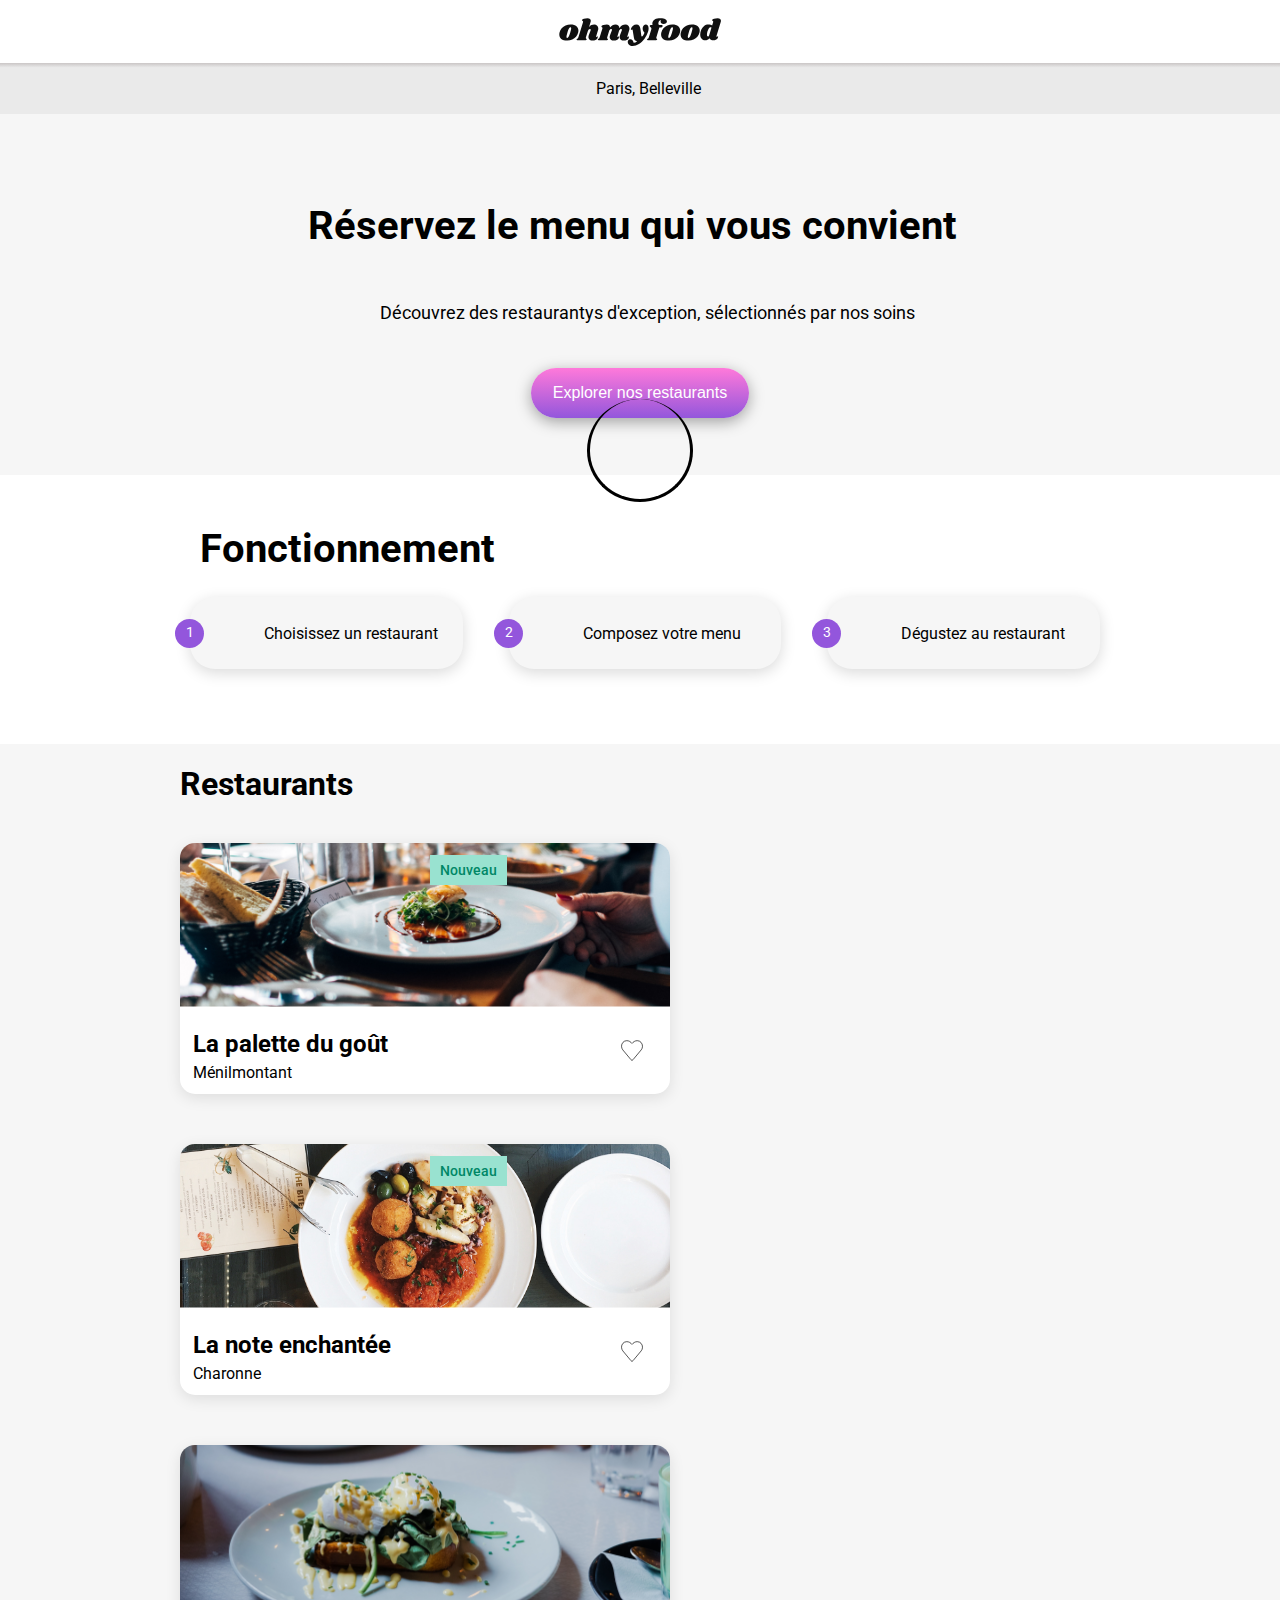
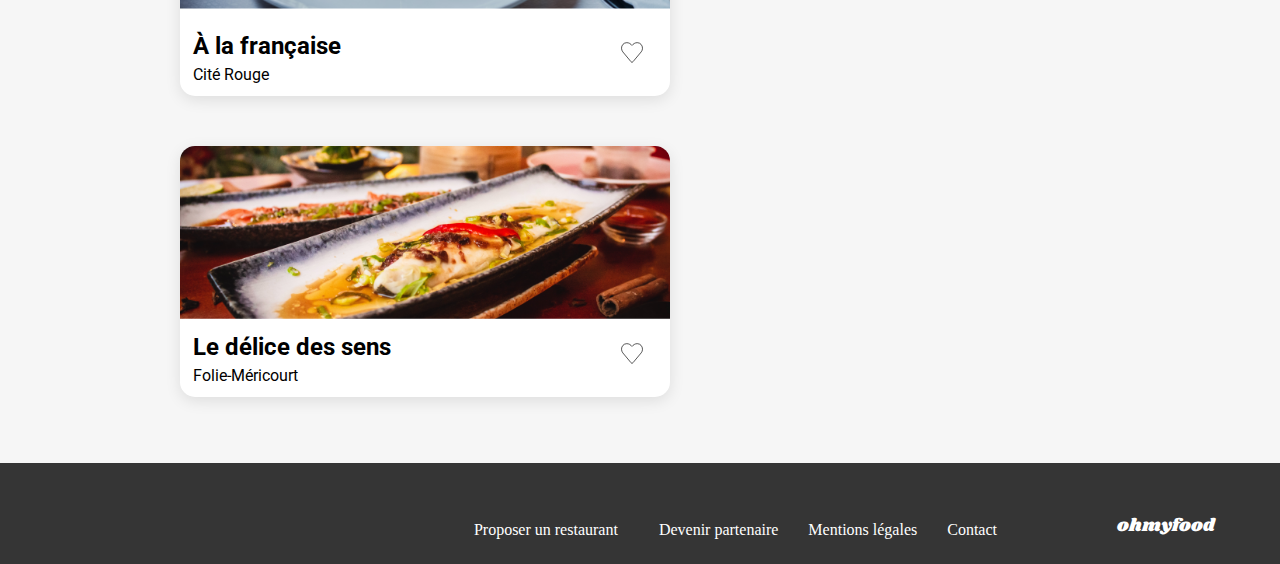
==== index.html @ 9a388e34 "footer desktop + refacto css footer" ====
<!DOCTYPE html>
<html lang="en">
    <head>
        <meta charset="UTF-8" />
        <meta name="viewport" content="width=device-width, initial-scale=1.0" />
        <link
            rel="stylesheet"
            href="https://cdnjs.cloudflare.com/ajax/libs/font-awesome/6.2.1/css/all.min.css"
            integrity="sha512-MV7K8+y+gLIBoVD59lQIYicR65iaqukzvf/nwasF0nqhPay5w/9lJmVM2hMDcnK1OnMGCdVK+iQrJ7lzPJQd1w=="
            crossorigin="anonymous"
            referrerpolicy="no-referrer"
        />
        <link
            href="https://fonts.googleapis.com/css2?family=Roboto:wght@300;500;700&family=Shrikhand&display=swap"
            rel="stylesheet"
        />
        <link href="https://fonts.googleapis.com/css2?family=Shrikhand&display=swap" rel="stylesheet" />
        <link rel="stylesheet" href="./sass/main.css" />

        <title>ohmyfood</title>
    </head>
    <body>
        <div class="spinner-container">
            <div class="spinner-container__spinner"></div>
        </div>
        <div class="body">
            <header class="header">
                <div class="header__logo">
                    <img src="images-text/images/logo/ohmyfood@2x.svg" alt="logo ohmyfood" />
                </div>

                <div class="location">
                    <i class="fa-solid fa-location-dot"></i>
                    <p>Paris, Belleville</p>
                </div>
            </header>

            <main class="main">
                <section class="book">
                    <h1 class="mainTitle">Réservez le menu qui vous convient</h1>
                    <p>Découvrez des restaurantys d'exception, sélectionnés par nos soins</p>
                    <button class="mainButton">Explorer nos restaurants</button>
                </section>

                <section class="info">
                    <h1 class="mainTitle">Fonctionnement</h1>
                    <ul class="info__container">
                        <li class="info__list">
                            <span class="circle">1</span>
                            <div class="info__list__text">
                                <i class="fa-solid fa-mobile-screen-button"></i>
                                <p>Choisissez un restaurant</p>
                            </div>
                        </li>
                        <li class="info__list">
                            <span class="circle">2</span>
                            <div class="info__list__text">
                                <i class="fa-solid fa-list-ul"></i>
                                <p>Composez votre menu</p>
                            </div>
                        </li>
                        <li class="info__list">
                            <span class="circle">3</span>
                            <div class="info__list__text">
                                <i class="fa-solid fa-store"></i>
                                <p>Dégustez au restaurant</p>
                            </div>
                        </li>
                    </ul>
                </section>

                <section class="restaurants">
                    <h1 class="mainTitile">Restaurants</h1>
                    <div class="card-container">
                        <article class="card">
                            <div class="card__image">
                                <img
                                    class="card__image-horizontal"
                                    src="images-text/images/restaurants/jay-wennington-N_Y88TWmGwA-unsplash.jpg"
                                    alt="photo restaurant La palette du goût"
                                />
                                <span class="card__new">Nouveau</span>
                            </div>
                            <div class="card__info-container">
                                <div class="card__info">
                                    <h2>La palette du goût</h2>
                                    <p>Ménilmontant</p>
                                </div>
                                <button class="card__icon">
                                    <svg
                                        width="22px"
                                        height="21px"
                                        class="card__like"
                                        viewBox="0 -1 32 32"
                                        version="1.1"
                                        fill="transparant"
                                        stroke="black"
                                    >
                                        <defs>
                                            <linearGradient id="gradient" x1="0%" y1="0%" x2="0%" y2="100%">
                                                <stop offset="0%" style="stop-color: #9356dc" />
                                                <stop offset="100%" style="stop-color: #ff79da">
                                                    <animate
                                                        class="animation"
                                                        dur="2s"
                                                        attributeName="offset"
                                                        by="-1"
                                                    />
                                                </stop>
                                            </linearGradient>
                                        </defs>
                                        <g class="SVGRepo_bgCarrier" stroke-width="0" />

                                        <g
                                            class="SVGRepo_tracerCarrier"
                                            stroke-linecap="round"
                                            stroke-linejoin="round"
                                        />

                                        <g class="SVGRepo_iconCarrier">
                                            <title>heart-like</title>
                                            <desc>Created with Sketch Beta.</desc>
                                            <defs></defs>
                                            <g
                                                class="Page-1"
                                                stroke="none"
                                                stroke-width="1"
                                                fill="none"
                                                fill-rule="evenodd"
                                            >
                                                <g
                                                    class="Icon-Set-Filled"
                                                    transform="translate(-102.000000, -882.000000)"
                                                    fill="none"
                                                >
                                                    <path
                                                        fill="transparent"
                                                        stroke="black"
                                                        d="M126,882 C122.667,882 119.982,883.842 117.969,886.235 C116.013,883.76 113.333,882 110,882 C105.306,882 102,886.036 102,890.438 C102,892.799 102.967,894.499 104.026,896.097 L116.459,911.003 C117.854,912.312 118.118,912.312 119.513,911.003 L131.974,896.097 C133.22,894.499 134,892.799 134,890.438 C134,886.036 130.694,882 126,882"
                                                        class="heart-like"
                                                    ></path>
                                                </g>
                                            </g>
                                        </g>
                                    </svg>
                                </button>
                            </div>
                        </article>

                        <article class="card">
                            <div class="card__image">
                                <img
                                    class="card__image-vertical"
                                    src="images-text/images/restaurants/stil-u2Lp8tXIcjw-unsplash.jpg"
                                    alt="photo restaurant La note enchantée"
                                />
                                <span class="card__new">Nouveau</span>
                            </div>
                            <div class="card__info-container">
                                <div class="card__info">
                                    <h2>La note enchantée</h2>
                                    <p>Charonne</p>
                                </div>
                                <button class="card__icon">
                                    <svg
                                        width="22px"
                                        height="21px"
                                        class="card__like"
                                        viewBox="0 -1 32 32"
                                        version="1.1"
                                        fill="transparant"
                                        stroke="black"
                                    >
                                        <g class="SVGRepo_bgCarrier" stroke-width="0" />

                                        <g
                                            class="SVGRepo_tracerCarrier"
                                            stroke-linecap="round"
                                            stroke-linejoin="round"
                                        />

                                        <g class="SVGRepo_iconCarrier">
                                            <title>heart-like</title>
                                            <desc>Created with Sketch Beta.</desc>
                                            <defs></defs>
                                            <g
                                                class="Page-1"
                                                stroke="none"
                                                stroke-width="1"
                                                fill="none"
                                                fill-rule="evenodd"
                                            >
                                                <g
                                                    class="Icon-Set-Filled"
                                                    transform="translate(-102.000000, -882.000000)"
                                                    fill="none"
                                                >
                                                    <path
                                                        fill="transparent"
                                                        stroke="black"
                                                        d="M126,882 C122.667,882 119.982,883.842 117.969,886.235 C116.013,883.76 113.333,882 110,882 C105.306,882 102,886.036 102,890.438 C102,892.799 102.967,894.499 104.026,896.097 L116.459,911.003 C117.854,912.312 118.118,912.312 119.513,911.003 L131.974,896.097 C133.22,894.499 134,892.799 134,890.438 C134,886.036 130.694,882 126,882"
                                                        class="heart-like"
                                                    ></path>
                                                </g>
                                            </g>
                                        </g>
                                    </svg>
                                </button>
                            </div>
                        </article>

                        <article class="card">
                            <div class="card__image">
                                <img
                                    class="card__image-horizontal"
                                    src="images-text/images/restaurants/toa-heftiba-DQKerTsQwi0-unsplash.jpg"
                                    alt="photo restaurant A la française"
                                />
                            </div>
                            <div class="card__info-container">
                                <div class="card__info">
                                    <h2>&Agrave; la française</h2>
                                    <p>Cité Rouge</p>
                                </div>
                                <button class="card__icon">
                                    <svg
                                        width="22px"
                                        height="21px"
                                        class="card__like"
                                        viewBox="0 -1 32 32"
                                        version="1.1"
                                        fill="transparant"
                                        stroke="black"
                                    >
                                        <g class="SVGRepo_bgCarrier" stroke-width="0" />

                                        <g
                                            class="SVGRepo_tracerCarrier"
                                            stroke-linecap="round"
                                            stroke-linejoin="round"
                                        />

                                        <g class="SVGRepo_iconCarrier">
                                            <title>heart-like</title>
                                            <desc>Created with Sketch Beta.</desc>
                                            <defs></defs>
                                            <g
                                                class="Page-1"
                                                stroke="none"
                                                stroke-width="1"
                                                fill="none"
                                                fill-rule="evenodd"
                                            >
                                                <g
                                                    class="Icon-Set-Filled"
                                                    transform="translate(-102.000000, -882.000000)"
                                                    fill="none"
                                                >
                                                    <path
                                                        fill="transparent"
                                                        stroke="black"
                                                        d="M126,882 C122.667,882 119.982,883.842 117.969,886.235 C116.013,883.76 113.333,882 110,882 C105.306,882 102,886.036 102,890.438 C102,892.799 102.967,894.499 104.026,896.097 L116.459,911.003 C117.854,912.312 118.118,912.312 119.513,911.003 L131.974,896.097 C133.22,894.499 134,892.799 134,890.438 C134,886.036 130.694,882 126,882"
                                                        class="heart-like"
                                                    ></path>
                                                </g>
                                            </g>
                                        </g>
                                    </svg>
                                </button>
                            </div>
                        </article>

                        <article class="card">
                            <div class="card__image">
                                <img
                                    class="card__image-horizontal"
                                    src="images-text/images/restaurants/louis-hansel-shotsoflouis-qNBGVyOCY8Q-unsplash.jpg"
                                    alt="photo restaurant Le délice des sens"
                                />
                            </div>
                            <div class="card__info-container">
                                <div class="card__info">
                                    <h2>Le délice des sens</h2>
                                    <p>Folie-Méricourt</p>
                                </div>
                                <button class="card__icon">
                                    <svg
                                        width="22px"
                                        height="21px"
                                        class="card__like"
                                        viewBox="0 -1 32 32"
                                        version="1.1"
                                        fill="transparant"
                                        stroke="black"
                                    >
                                        <g class="SVGRepo_bgCarrier" stroke-width="0" />

                                        <g
                                            class="SVGRepo_tracerCarrier"
                                            stroke-linecap="round"
                                            stroke-linejoin="round"
                                        />

                                        <g class="SVGRepo_iconCarrier">
                                            <title>heart-like</title>
                                            <desc>Created with Sketch Beta.</desc>
                                            <defs></defs>
                                            <g
                                                class="Page-1"
                                                stroke="none"
                                                stroke-width="1"
                                                fill="none"
                                                fill-rule="evenodd"
                                            >
                                                <g
                                                    class="Icon-Set-Filled"
                                                    transform="translate(-102.000000, -882.000000)"
                                                    fill="none"
                                                >
                                                    <path
                                                        fill="transparent"
                                                        stroke="black"
                                                        d="M126,882 C122.667,882 119.982,883.842 117.969,886.235 C116.013,883.76 113.333,882 110,882 C105.306,882 102,886.036 102,890.438 C102,892.799 102.967,894.499 104.026,896.097 L116.459,911.003 C117.854,912.312 118.118,912.312 119.513,911.003 L131.974,896.097 C133.22,894.499 134,892.799 134,890.438 C134,886.036 130.694,882 126,882"
                                                        class="heart-like"
                                                    ></path>
                                                </g>
                                            </g>
                                        </g>
                                    </svg>
                                </button>
                            </div>
                        </article>
                    </div>
                </section>
            </main>

            <footer class="footer">
                <p class="footer__logo">ohmyfood</p>
                <ul class="footer__list-container">
                    <li class="footer__footer-list-with-logo">
                        <i class="fa-solid fa-utensils fa-sm"></i>
                        <p>Proposer un restaurant</p>
                    </li>
                    <li class="footer__footer-list-with-logo">
                        <i class="fa-sharp fa-solid fa-handshake-angle fa-xs"></i>
                        <p>Devenir partenaire</p>
                    </li>
                    <li class="footer__footer-list">Mentions légales</li>
                    <li class="footer__footer-list">Contact</li>
                </ul>
            </footer>
        </div>
    </body>
</html>
---- sass/main.css ----
@keyframes spinner {
  from {
    transform: rotate(0deg);
  }
  to {
    transform: rotate(360deg);
  }
}
@keyframes onScreen {
  0% {
    opacity: 1;
  }
  99% {
    opacity: 1;
  }
  100% {
    visibility: hidden;
  }
}
@keyframes display {
  from {
    visibility: hidden;
    display: none;
  }
  to {
    opacity: 1;
  }
}
@keyframes fill {
  from {
    opacity: 0;
    stroke: none;
  }
  to {
    opacity: 1;
    stroke: none;
  }
}
@keyframes fillOut {
  from {
    opacity: 1;
    stroke: none;
  }
  to {
    opacity: 0;
    stroke: none;
  }
}
body {
  display: flex;
  flex-direction: column;
  margin: unset;
  padding: unset;
}

.mainButton {
  border: none;
  height: 50px;
  border-radius: 25px;
  background: linear-gradient(#ff79da, #9356dc);
  box-shadow: 0px 4px 15px 0px rgba(0, 0, 0, 0.35);
  color: white;
  font-size: 16px;
  font-weight: 500;
}
.mainButton:hover {
  filter: brightness(125%);
  box-shadow: 0px 10px 25px 0px rgba(0, 0, 0, 0.35);
}

.header {
  font-family: "Roboto", sans-serif;
}
.header__logo {
  display: flex;
  justify-content: center;
}
.header__logo img {
  width: 162px;
  height: 36px;
  margin: 14px 89px 13px;
}

.location {
  display: flex;
  display: flex;
  align-items: center;
  justify-content: center;
  gap: 17px;
  background: linear-gradient(#cac6c6, #eaeaea 9%);
}

.footer {
  background-color: #353535;
  color: white;
  padding: 22px 25px;
}
@media (min-width: 1024px) {
  .footer {
    padding: 50px 0px 25px;
    display: flex;
    flex-direction: row-reverse;
    align-items: flex-end;
    gap: 120px;
  }
}
.footer__list-container {
  display: flex;
  flex-direction: column;
  gap: 7px;
  margin: unset;
  padding: unset;
}
@media (min-width: 1024px) {
  .footer__list-container {
    display: flex;
    flex-direction: row;
    gap: 30px;
    margin: unset;
    padding: unset;
  }
}
.footer__list-container p {
  margin: unset;
}
.footer__footer-list-with-logo, .footer__footer-list {
  list-style-type: none;
  display: flex;
  gap: 11px;
  align-items: center;
}
.footer__logo {
  font-family: "Shrikhand", cursive;
  font-size: 18px;
  font-weight: 400;
  margin: unset;
  padding-bottom: 16px;
}
@media (min-width: 1024px) {
  .footer__logo {
    padding-right: 65px;
    padding-bottom: unset;
  }
}

.main {
  font-family: "Roboto", sans-serif;
}

.mainTitle {
  font-size: 24px;
  font-weight: 700;
  margin: unset;
}
@media (min-width: 1024px) {
  .mainTitle {
    font-size: 40px;
  }
}

/***** Section book  *****/
.book {
  background-color: #f6f6f6;
  display: flex;
  flex-direction: column;
  flex-wrap: wrap;
  align-items: center;
  text-align: center;
  padding-bottom: 57px;
}
@media (min-width: 1024px) {
  .book {
    gap: 18px;
  }
}

.book .mainTitle {
  padding-top: 40px;
  margin-left: 42px;
  margin-right: 58px;
}

.book p {
  margin: 10px 20px 27px 34px;
}
@media (min-width: 1024px) {
  .book p {
    font-size: 18px;
  }
}

.book .mainButton {
  width: 218px;
  padding: 13px 19px;
}

/***** Section fonctionnement *****/
@media (min-width: 1024px) {
  .info {
    margin: 50px 180px;
  }
}
.info ul {
  margin: unset;
  padding: unset;
}
@media (min-width: 1024px) {
  .info__container {
    display: flex;
    gap: 36px;
    justify-content: space-around;
  }
}
.info__list {
  display: flex;
  align-items: center;
  margin-left: 33px;
  margin-bottom: 25px;
  border-radius: 25px;
  box-shadow: 0px 4px 15px 0px rgba(0, 0, 0, 0.15);
  list-style-type: none;
  width: 323px;
  height: 72px;
  background-color: #f6f6f6;
}
@media (min-width: 1024px) {
  .info__list {
    margin-left: 10px;
  }
}
.info__list__text {
  display: flex;
  flex-direction: row;
  align-items: center;
  gap: 27px;
  padding-left: 33px;
}

.mainTitle {
  margin: 48px 80px 26px 20px;
}
@media (min-width: 1024px) {
  .mainTitle {
    margin-bottom: 25px;
  }
}

.circle {
  background-color: #9356dc;
  color: white;
  font-size: 14px;
  border-radius: 25px;
  padding-left: 3px;
  padding-right: 2px;
  display: flex;
  flex-direction: row;
  align-content: center;
  justify-content: center;
  width: 24px;
  height: 24px;
  padding-top: 5px;
  margin-left: -15px;
}

.fa-mobile-screen-button,
.fa-list-ul {
  color: #7e7e7e;
}

.fa-store {
  color: #9356dc;
}

/***** Section Restaurants *****/
.restaurants {
  display: flex;
  flex-direction: column;
  align-content: center;
  flex-wrap: wrap;
  background-color: #f6f6f6;
  gap: 18px;
  padding-bottom: 66px;
}
@media (min-width: 1024px) {
  .restaurants {
    padding-left: 180px;
    padding-right: 180px;
  }
}

@media (min-width: 1024px) {
  .restaurants.mainTitle {
    padding-top: 30px;
  }
}

@media (min-width: 1024px) {
  .card-container {
    display: flex;
    flex-direction: row;
    flex-wrap: wrap;
    justify-content: space-between;
    row-gap: 50px;
  }
}

.card {
  display: flex;
  flex-direction: column;
  width: 340px;
  height: 251px;
  background-color: white;
  border-radius: 15px;
  box-shadow: 0px 4px 15px 0px rgba(0, 0, 0, 0.1);
  position: relative;
}
@media (min-width: 1024px) {
  .card {
    width: 490px;
  }
}
.card__info-container {
  display: flex;
  flex-direction: row;
  flex-wrap: nowrap;
  justify-content: space-between;
}
.card__info {
  display: flex;
  flex-direction: column;
  padding-top: 16px;
  padding-left: 13px;
  gap: 5px;
}
.card__info h2, .card__info p {
  margin: unset;
}
.card__icon {
  margin: 23px 25px 33px;
  background-color: white;
  border: none;
  width: 30px;
  height: 30px;
}
.card__icon:hover .heart-like {
  fill: url(#gradient);
  animation: fill 2s ease-in-out;
  animation-fill-mode: both;
}
.card__image {
  width: 340px;
  height: 171px;
}
@media (min-width: 1024px) {
  .card__image {
    width: 490px;
  }
}
.card__image-horizontal {
  width: 100%;
  -o-object-fit: contain;
     object-fit: contain;
  position: relative;
  -webkit-clip-path: inset(60px 0px 0px 0px round 15px 15px 0px 0px);
          clip-path: inset(60px 0px 0px 0px round 15px 15px 0px 0px);
  margin-top: -60px;
}
@media (min-width: 1024px) {
  .card__image-horizontal {
    -webkit-clip-path: inset(108px 0px 55px 0px round 15px 15px 0px 0px);
            clip-path: inset(108px 0px 55px 0px round 15px 15px 0px 0px);
    margin-top: -108px;
  }
}
.card__image-vertical {
  width: 100%;
  -o-object-fit: contain;
     object-fit: contain;
  position: relative;
  -webkit-clip-path: inset(160px 0px 96px 0px round 15px 15px 0px 0px);
          clip-path: inset(160px 0px 96px 0px round 15px 15px 0px 0px);
  margin-top: -160px;
}
@media (min-width: 1024px) {
  .card__image-vertical {
    -webkit-clip-path: inset(249px 0px 200px 0px round 15px 15px 0px 0px);
            clip-path: inset(249px 0px 200px 0px round 15px 15px 0px 0px);
    margin-top: -249px;
  }
}
.card__new {
  background-color: #99e2d0;
  color: #008766;
  padding: 7px 10px;
  font-size: 14px;
  font-weight: 500;
  z-index: 1;
  position: absolute;
  top: 12px;
  left: 250px;
}

.body {
  animation: display 0s 3s;
  animation-fill-mode: backwards;
}

.spinner-container {
  animation: onScreen 3s;
  animation-fill-mode: forwards;
  width: 100vw;
  height: 100vh;
  position: absolute;
  display: flex;
  justify-content: center;
  align-items: center;
}
.spinner-container__spinner {
  width: 100px;
  height: 100px;
  border: 3px solid;
  border-top: black;
  border-radius: 50%;
  animation: spinner 2s linear infinite;
}/*# sourceMappingURL=main.css.map */
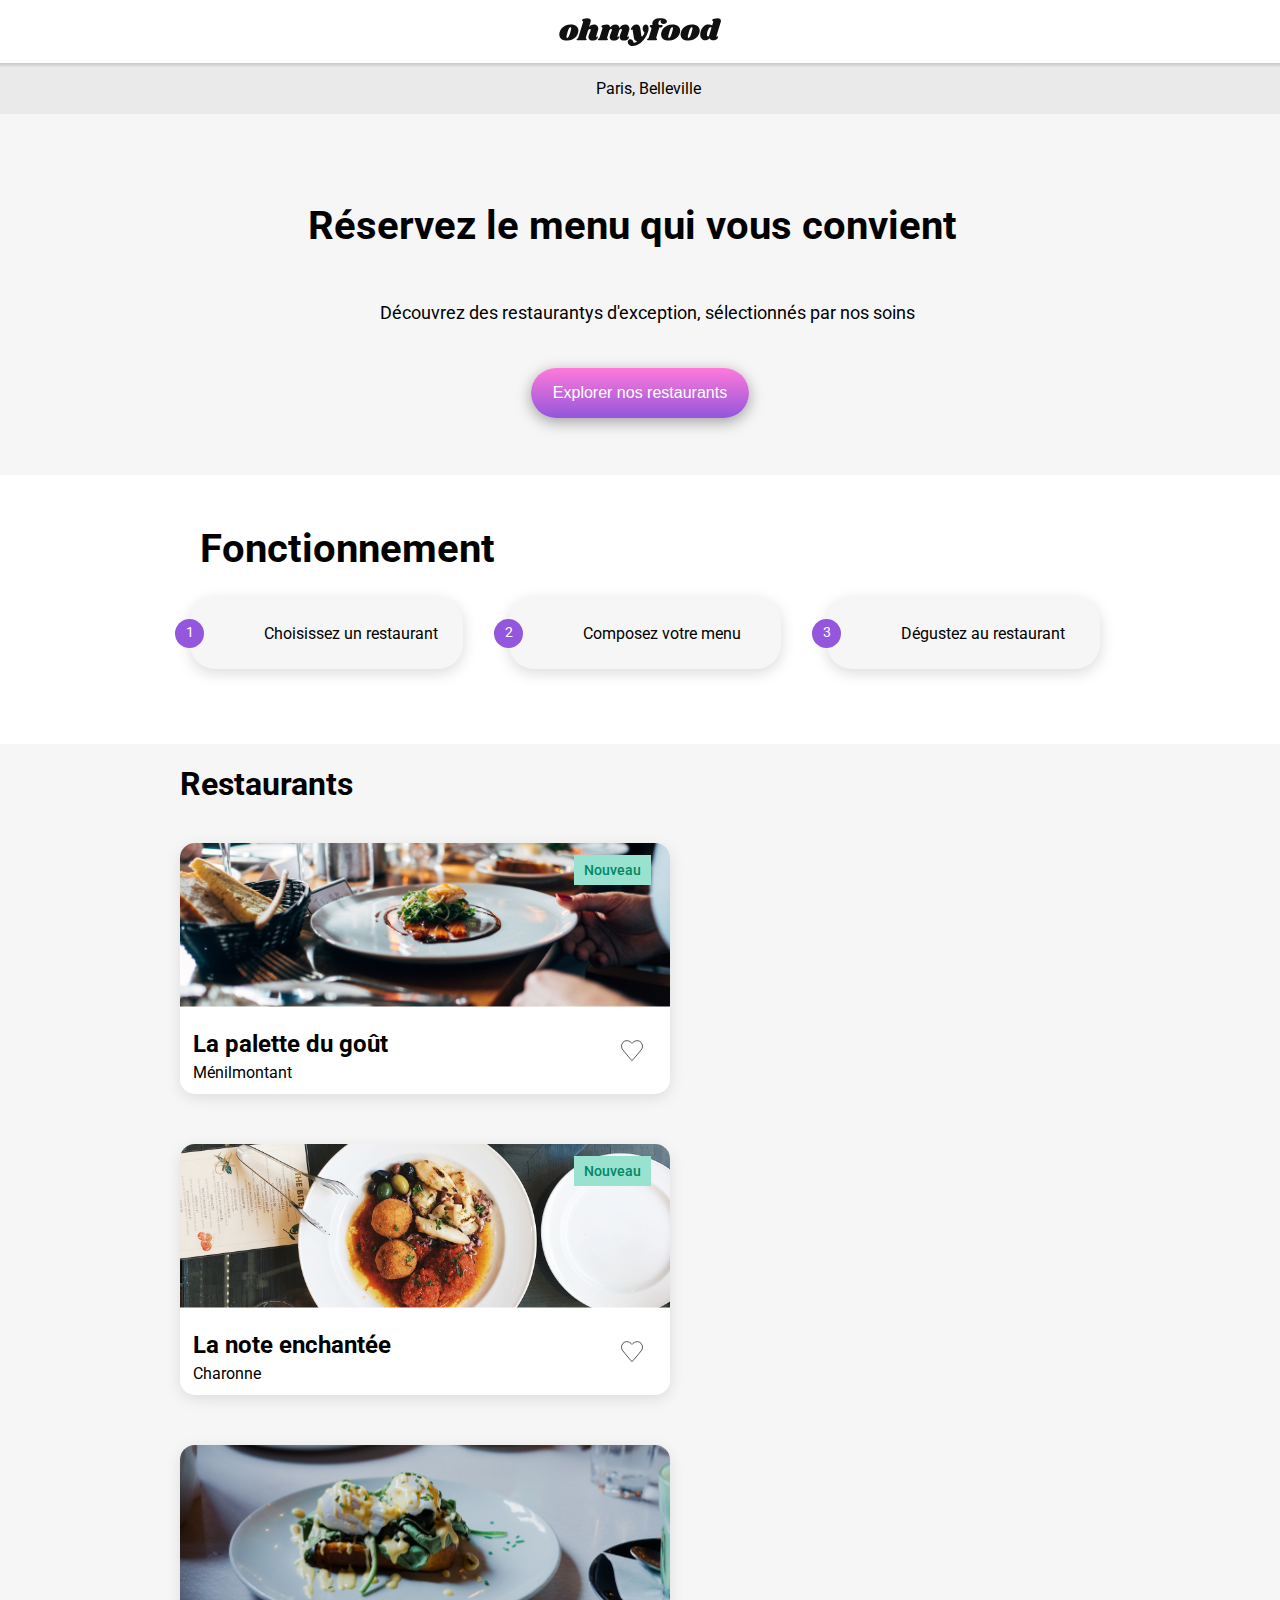
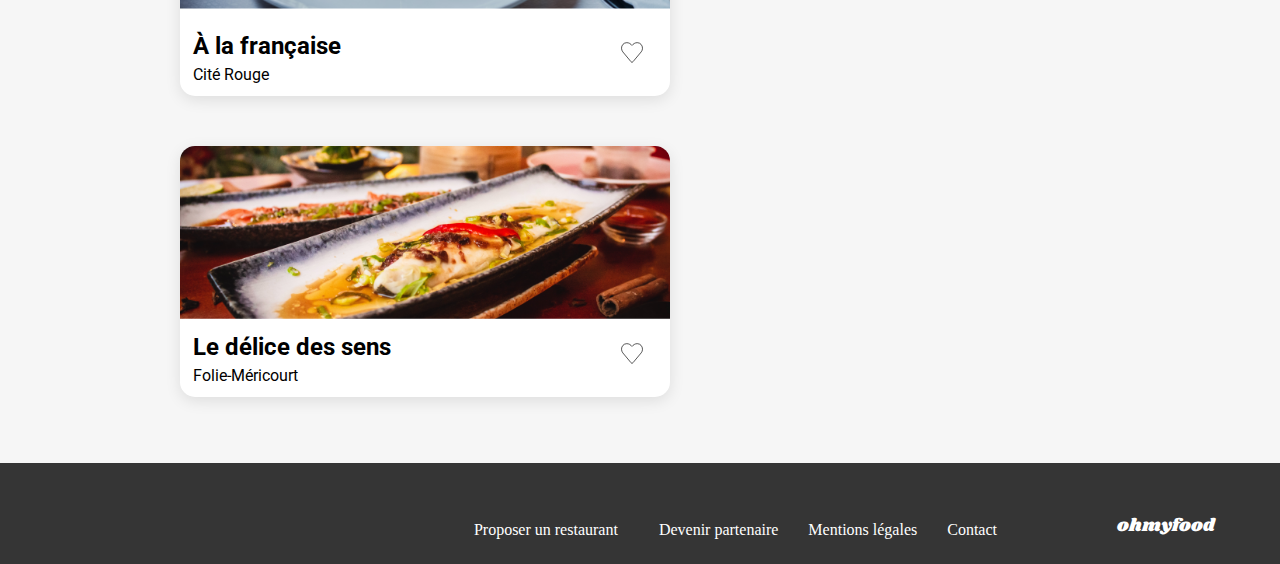
==== commit 0c7dd2fc: "mise en place page restaurants" ====
--- a/index.html
+++ b/index.html
@@ -73,262 +73,270 @@
                     <h1 class="mainTitile">Restaurants</h1>
                     <div class="card-container">
                         <article class="card">
-                            <div class="card__image">
-                                <img
-                                    class="card__image-horizontal"
-                                    src="images-text/images/restaurants/jay-wennington-N_Y88TWmGwA-unsplash.jpg"
-                                    alt="photo restaurant La palette du goût"
-                                />
-                                <span class="card__new">Nouveau</span>
-                            </div>
-                            <div class="card__info-container">
-                                <div class="card__info">
-                                    <h2>La palette du goût</h2>
-                                    <p>Ménilmontant</p>
-                                </div>
-                                <button class="card__icon">
-                                    <svg
-                                        width="22px"
-                                        height="21px"
-                                        class="card__like"
-                                        viewBox="0 -1 32 32"
-                                        version="1.1"
-                                        fill="transparant"
-                                        stroke="black"
-                                    >
-                                        <defs>
-                                            <linearGradient id="gradient" x1="0%" y1="0%" x2="0%" y2="100%">
-                                                <stop offset="0%" style="stop-color: #9356dc" />
-                                                <stop offset="100%" style="stop-color: #ff79da">
-                                                    <animate
-                                                        class="animation"
-                                                        dur="2s"
-                                                        attributeName="offset"
-                                                        by="-1"
-                                                    />
-                                                </stop>
-                                            </linearGradient>
-                                        </defs>
-                                        <g class="SVGRepo_bgCarrier" stroke-width="0" />
-
-                                        <g
-                                            class="SVGRepo_tracerCarrier"
-                                            stroke-linecap="round"
-                                            stroke-linejoin="round"
-                                        />
-
-                                        <g class="SVGRepo_iconCarrier">
-                                            <title>heart-like</title>
-                                            <desc>Created with Sketch Beta.</desc>
-                                            <defs></defs>
+                            <a href="restaurants/laPaletteDuGout.html">
+                                <div class="card__image">
+                                    <img
+                                        class="card__image-horizontal"
+                                        src="images-text/images/restaurants/jay-wennington-N_Y88TWmGwA-unsplash.jpg"
+                                        alt="photo restaurant La palette du goût"
+                                    />
+                                    <span class="card__new">Nouveau</span>
+                                </div>
+                                <div class="card__info-container">
+                                    <div class="card__info">
+                                        <h2>La palette du goût</h2>
+                                        <p>Ménilmontant</p>
+                                    </div>
+                                    <button class="card__icon">
+                                        <svg
+                                            width="22px"
+                                            height="21px"
+                                            class="card__like"
+                                            viewBox="0 -1 32 32"
+                                            version="1.1"
+                                            fill="transparant"
+                                            stroke="black"
+                                        >
+                                            <defs>
+                                                <linearGradient id="gradient" x1="0%" y1="0%" x2="0%" y2="100%">
+                                                    <stop offset="0%" style="stop-color: #9356dc" />
+                                                    <stop offset="100%" style="stop-color: #ff79da">
+                                                        <animate
+                                                            class="animation"
+                                                            dur="2s"
+                                                            attributeName="offset"
+                                                            by="-1"
+                                                        />
+                                                    </stop>
+                                                </linearGradient>
+                                            </defs>
+                                            <g class="SVGRepo_bgCarrier" stroke-width="0" />
+
                                             <g
-                                                class="Page-1"
-                                                stroke="none"
-                                                stroke-width="1"
-                                                fill="none"
-                                                fill-rule="evenodd"
-                                            >
+                                                class="SVGRepo_tracerCarrier"
+                                                stroke-linecap="round"
+                                                stroke-linejoin="round"
+                                            />
+
+                                            <g class="SVGRepo_iconCarrier">
+                                                <title>heart-like</title>
+                                                <desc>Created with Sketch Beta.</desc>
+                                                <defs></defs>
                                                 <g
-                                                    class="Icon-Set-Filled"
-                                                    transform="translate(-102.000000, -882.000000)"
+                                                    class="Page-1"
+                                                    stroke="none"
+                                                    stroke-width="1"
                                                     fill="none"
+                                                    fill-rule="evenodd"
                                                 >
-                                                    <path
-                                                        fill="transparent"
-                                                        stroke="black"
-                                                        d="M126,882 C122.667,882 119.982,883.842 117.969,886.235 C116.013,883.76 113.333,882 110,882 C105.306,882 102,886.036 102,890.438 C102,892.799 102.967,894.499 104.026,896.097 L116.459,911.003 C117.854,912.312 118.118,912.312 119.513,911.003 L131.974,896.097 C133.22,894.499 134,892.799 134,890.438 C134,886.036 130.694,882 126,882"
-                                                        class="heart-like"
-                                                    ></path>
+                                                    <g
+                                                        class="Icon-Set-Filled"
+                                                        transform="translate(-102.000000, -882.000000)"
+                                                        fill="none"
+                                                    >
+                                                        <path
+                                                            fill="transparent"
+                                                            stroke="black"
+                                                            d="M126,882 C122.667,882 119.982,883.842 117.969,886.235 C116.013,883.76 113.333,882 110,882 C105.306,882 102,886.036 102,890.438 C102,892.799 102.967,894.499 104.026,896.097 L116.459,911.003 C117.854,912.312 118.118,912.312 119.513,911.003 L131.974,896.097 C133.22,894.499 134,892.799 134,890.438 C134,886.036 130.694,882 126,882"
+                                                            class="heart-like"
+                                                        ></path>
+                                                    </g>
                                                 </g>
                                             </g>
-                                        </g>
-                                    </svg>
-                                </button>
-                            </div>
+                                        </svg>
+                                    </button>
+                                </div>
+                            </a>
                         </article>
 
                         <article class="card">
-                            <div class="card__image">
-                                <img
-                                    class="card__image-vertical"
-                                    src="images-text/images/restaurants/stil-u2Lp8tXIcjw-unsplash.jpg"
-                                    alt="photo restaurant La note enchantée"
-                                />
-                                <span class="card__new">Nouveau</span>
-                            </div>
-                            <div class="card__info-container">
-                                <div class="card__info">
-                                    <h2>La note enchantée</h2>
-                                    <p>Charonne</p>
-                                </div>
-                                <button class="card__icon">
-                                    <svg
-                                        width="22px"
-                                        height="21px"
-                                        class="card__like"
-                                        viewBox="0 -1 32 32"
-                                        version="1.1"
-                                        fill="transparant"
-                                        stroke="black"
-                                    >
-                                        <g class="SVGRepo_bgCarrier" stroke-width="0" />
-
-                                        <g
-                                            class="SVGRepo_tracerCarrier"
-                                            stroke-linecap="round"
-                                            stroke-linejoin="round"
-                                        />
-
-                                        <g class="SVGRepo_iconCarrier">
-                                            <title>heart-like</title>
-                                            <desc>Created with Sketch Beta.</desc>
-                                            <defs></defs>
+                            <a href="restaurants/laNoteEnchantee.html">
+                                <div class="card__image">
+                                    <img
+                                        class="card__image-vertical"
+                                        src="images-text/images/restaurants/stil-u2Lp8tXIcjw-unsplash.jpg"
+                                        alt="photo restaurant La note enchantée"
+                                    />
+                                    <span class="card__new">Nouveau</span>
+                                </div>
+                                <div class="card__info-container">
+                                    <div class="card__info">
+                                        <h2>La note enchantée</h2>
+                                        <p>Charonne</p>
+                                    </div>
+                                    <button class="card__icon">
+                                        <svg
+                                            width="22px"
+                                            height="21px"
+                                            class="card__like"
+                                            viewBox="0 -1 32 32"
+                                            version="1.1"
+                                            fill="transparant"
+                                            stroke="black"
+                                        >
+                                            <g class="SVGRepo_bgCarrier" stroke-width="0" />
+
                                             <g
-                                                class="Page-1"
-                                                stroke="none"
-                                                stroke-width="1"
-                                                fill="none"
-                                                fill-rule="evenodd"
-                                            >
+                                                class="SVGRepo_tracerCarrier"
+                                                stroke-linecap="round"
+                                                stroke-linejoin="round"
+                                            />
+
+                                            <g class="SVGRepo_iconCarrier">
+                                                <title>heart-like</title>
+                                                <desc>Created with Sketch Beta.</desc>
+                                                <defs></defs>
                                                 <g
-                                                    class="Icon-Set-Filled"
-                                                    transform="translate(-102.000000, -882.000000)"
+                                                    class="Page-1"
+                                                    stroke="none"
+                                                    stroke-width="1"
                                                     fill="none"
+                                                    fill-rule="evenodd"
                                                 >
-                                                    <path
-                                                        fill="transparent"
-                                                        stroke="black"
-                                                        d="M126,882 C122.667,882 119.982,883.842 117.969,886.235 C116.013,883.76 113.333,882 110,882 C105.306,882 102,886.036 102,890.438 C102,892.799 102.967,894.499 104.026,896.097 L116.459,911.003 C117.854,912.312 118.118,912.312 119.513,911.003 L131.974,896.097 C133.22,894.499 134,892.799 134,890.438 C134,886.036 130.694,882 126,882"
-                                                        class="heart-like"
-                                                    ></path>
+                                                    <g
+                                                        class="Icon-Set-Filled"
+                                                        transform="translate(-102.000000, -882.000000)"
+                                                        fill="none"
+                                                    >
+                                                        <path
+                                                            fill="transparent"
+                                                            stroke="black"
+                                                            d="M126,882 C122.667,882 119.982,883.842 117.969,886.235 C116.013,883.76 113.333,882 110,882 C105.306,882 102,886.036 102,890.438 C102,892.799 102.967,894.499 104.026,896.097 L116.459,911.003 C117.854,912.312 118.118,912.312 119.513,911.003 L131.974,896.097 C133.22,894.499 134,892.799 134,890.438 C134,886.036 130.694,882 126,882"
+                                                            class="heart-like"
+                                                        ></path>
+                                                    </g>
                                                 </g>
                                             </g>
-                                        </g>
-                                    </svg>
-                                </button>
-                            </div>
+                                        </svg>
+                                    </button>
+                                </div>
+                            </a>
                         </article>
 
                         <article class="card">
-                            <div class="card__image">
-                                <img
-                                    class="card__image-horizontal"
-                                    src="images-text/images/restaurants/toa-heftiba-DQKerTsQwi0-unsplash.jpg"
-                                    alt="photo restaurant A la française"
-                                />
-                            </div>
-                            <div class="card__info-container">
-                                <div class="card__info">
-                                    <h2>&Agrave; la française</h2>
-                                    <p>Cité Rouge</p>
-                                </div>
-                                <button class="card__icon">
-                                    <svg
-                                        width="22px"
-                                        height="21px"
-                                        class="card__like"
-                                        viewBox="0 -1 32 32"
-                                        version="1.1"
-                                        fill="transparant"
-                                        stroke="black"
-                                    >
-                                        <g class="SVGRepo_bgCarrier" stroke-width="0" />
-
-                                        <g
-                                            class="SVGRepo_tracerCarrier"
-                                            stroke-linecap="round"
-                                            stroke-linejoin="round"
-                                        />
-
-                                        <g class="SVGRepo_iconCarrier">
-                                            <title>heart-like</title>
-                                            <desc>Created with Sketch Beta.</desc>
-                                            <defs></defs>
+                            <a href="restaurants/aLaFrancaise.html">
+                                <div class="card__image">
+                                    <img
+                                        class="card__image-horizontal"
+                                        src="images-text/images/restaurants/toa-heftiba-DQKerTsQwi0-unsplash.jpg"
+                                        alt="photo restaurant A la française"
+                                    />
+                                </div>
+                                <div class="card__info-container">
+                                    <div class="card__info">
+                                        <h2>&Agrave; la française</h2>
+                                        <p>Cité Rouge</p>
+                                    </div>
+                                    <button class="card__icon">
+                                        <svg
+                                            width="22px"
+                                            height="21px"
+                                            class="card__like"
+                                            viewBox="0 -1 32 32"
+                                            version="1.1"
+                                            fill="transparant"
+                                            stroke="black"
+                                        >
+                                            <g class="SVGRepo_bgCarrier" stroke-width="0" />
+
                                             <g
-                                                class="Page-1"
-                                                stroke="none"
-                                                stroke-width="1"
-                                                fill="none"
-                                                fill-rule="evenodd"
-                                            >
+                                                class="SVGRepo_tracerCarrier"
+                                                stroke-linecap="round"
+                                                stroke-linejoin="round"
+                                            />
+
+                                            <g class="SVGRepo_iconCarrier">
+                                                <title>heart-like</title>
+                                                <desc>Created with Sketch Beta.</desc>
+                                                <defs></defs>
                                                 <g
-                                                    class="Icon-Set-Filled"
-                                                    transform="translate(-102.000000, -882.000000)"
+                                                    class="Page-1"
+                                                    stroke="none"
+                                                    stroke-width="1"
                                                     fill="none"
+                                                    fill-rule="evenodd"
                                                 >
-                                                    <path
-                                                        fill="transparent"
-                                                        stroke="black"
-                                                        d="M126,882 C122.667,882 119.982,883.842 117.969,886.235 C116.013,883.76 113.333,882 110,882 C105.306,882 102,886.036 102,890.438 C102,892.799 102.967,894.499 104.026,896.097 L116.459,911.003 C117.854,912.312 118.118,912.312 119.513,911.003 L131.974,896.097 C133.22,894.499 134,892.799 134,890.438 C134,886.036 130.694,882 126,882"
-                                                        class="heart-like"
-                                                    ></path>
+                                                    <g
+                                                        class="Icon-Set-Filled"
+                                                        transform="translate(-102.000000, -882.000000)"
+                                                        fill="none"
+                                                    >
+                                                        <path
+                                                            fill="transparent"
+                                                            stroke="black"
+                                                            d="M126,882 C122.667,882 119.982,883.842 117.969,886.235 C116.013,883.76 113.333,882 110,882 C105.306,882 102,886.036 102,890.438 C102,892.799 102.967,894.499 104.026,896.097 L116.459,911.003 C117.854,912.312 118.118,912.312 119.513,911.003 L131.974,896.097 C133.22,894.499 134,892.799 134,890.438 C134,886.036 130.694,882 126,882"
+                                                            class="heart-like"
+                                                        ></path>
+                                                    </g>
                                                 </g>
                                             </g>
-                                        </g>
-                                    </svg>
-                                </button>
-                            </div>
+                                        </svg>
+                                    </button>
+                                </div>
+                            </a>
                         </article>
 
                         <article class="card">
-                            <div class="card__image">
-                                <img
-                                    class="card__image-horizontal"
-                                    src="images-text/images/restaurants/louis-hansel-shotsoflouis-qNBGVyOCY8Q-unsplash.jpg"
-                                    alt="photo restaurant Le délice des sens"
-                                />
-                            </div>
-                            <div class="card__info-container">
-                                <div class="card__info">
-                                    <h2>Le délice des sens</h2>
-                                    <p>Folie-Méricourt</p>
-                                </div>
-                                <button class="card__icon">
-                                    <svg
-                                        width="22px"
-                                        height="21px"
-                                        class="card__like"
-                                        viewBox="0 -1 32 32"
-                                        version="1.1"
-                                        fill="transparant"
-                                        stroke="black"
-                                    >
-                                        <g class="SVGRepo_bgCarrier" stroke-width="0" />
-
-                                        <g
-                                            class="SVGRepo_tracerCarrier"
-                                            stroke-linecap="round"
-                                            stroke-linejoin="round"
-                                        />
-
-                                        <g class="SVGRepo_iconCarrier">
-                                            <title>heart-like</title>
-                                            <desc>Created with Sketch Beta.</desc>
-                                            <defs></defs>
+                            <a href="restaurants/leDeliceDesSens.html">
+                                <div class="card__image">
+                                    <img
+                                        class="card__image-horizontal"
+                                        src="images-text/images/restaurants/louis-hansel-shotsoflouis-qNBGVyOCY8Q-unsplash.jpg"
+                                        alt="photo restaurant Le délice des sens"
+                                    />
+                                </div>
+                                <div class="card__info-container">
+                                    <div class="card__info">
+                                        <h2>Le délice des sens</h2>
+                                        <p>Folie-Méricourt</p>
+                                    </div>
+                                    <button class="card__icon">
+                                        <svg
+                                            width="22px"
+                                            height="21px"
+                                            class="card__like"
+                                            viewBox="0 -1 32 32"
+                                            version="1.1"
+                                            fill="transparant"
+                                            stroke="black"
+                                        >
+                                            <g class="SVGRepo_bgCarrier" stroke-width="0" />
+
                                             <g
-                                                class="Page-1"
-                                                stroke="none"
-                                                stroke-width="1"
-                                                fill="none"
-                                                fill-rule="evenodd"
-                                            >
+                                                class="SVGRepo_tracerCarrier"
+                                                stroke-linecap="round"
+                                                stroke-linejoin="round"
+                                            />
+
+                                            <g class="SVGRepo_iconCarrier">
+                                                <title>heart-like</title>
+                                                <desc>Created with Sketch Beta.</desc>
+                                                <defs></defs>
                                                 <g
-                                                    class="Icon-Set-Filled"
-                                                    transform="translate(-102.000000, -882.000000)"
+                                                    class="Page-1"
+                                                    stroke="none"
+                                                    stroke-width="1"
                                                     fill="none"
+                                                    fill-rule="evenodd"
                                                 >
-                                                    <path
-                                                        fill="transparent"
-                                                        stroke="black"
-                                                        d="M126,882 C122.667,882 119.982,883.842 117.969,886.235 C116.013,883.76 113.333,882 110,882 C105.306,882 102,886.036 102,890.438 C102,892.799 102.967,894.499 104.026,896.097 L116.459,911.003 C117.854,912.312 118.118,912.312 119.513,911.003 L131.974,896.097 C133.22,894.499 134,892.799 134,890.438 C134,886.036 130.694,882 126,882"
-                                                        class="heart-like"
-                                                    ></path>
+                                                    <g
+                                                        class="Icon-Set-Filled"
+                                                        transform="translate(-102.000000, -882.000000)"
+                                                        fill="none"
+                                                    >
+                                                        <path
+                                                            fill="transparent"
+                                                            stroke="black"
+                                                            d="M126,882 C122.667,882 119.982,883.842 117.969,886.235 C116.013,883.76 113.333,882 110,882 C105.306,882 102,886.036 102,890.438 C102,892.799 102.967,894.499 104.026,896.097 L116.459,911.003 C117.854,912.312 118.118,912.312 119.513,911.003 L131.974,896.097 C133.22,894.499 134,892.799 134,890.438 C134,886.036 130.694,882 126,882"
+                                                            class="heart-like"
+                                                        ></path>
+                                                    </g>
                                                 </g>
                                             </g>
-                                        </g>
-                                    </svg>
-                                </button>
-                            </div>
+                                        </svg>
+                                    </button>
+                                </div>
+                            </a>
                         </article>
                     </div>
                 </section>
--- a/sass/main.css
+++ b/sass/main.css
@@ -37,11 +37,15 @@
   }
 }
 @keyframes fillOut {
-  from {
+  0% {
+    fill: url(#gradient);
     opacity: 1;
     stroke: none;
   }
-  to {
+  50% {
+    opacity: 0.5;
+  }
+  100% {
     opacity: 0;
     stroke: none;
   }
@@ -68,6 +72,11 @@
   box-shadow: 0px 10px 25px 0px rgba(0, 0, 0, 0.35);
 }
 
+a {
+  color: black;
+  text-decoration: none;
+}
+
 .header {
   font-family: "Roboto", sans-serif;
 }
@@ -294,6 +303,11 @@
   }
 }
 
+.card-container {
+  display: flex;
+  flex-direction: column;
+  gap: 18px;
+}
 @media (min-width: 1024px) {
   .card-container {
     display: flex;
@@ -344,7 +358,7 @@
 }
 .card__icon:hover .heart-like {
   fill: url(#gradient);
-  animation: fill 2s ease-in-out;
+  animation: fill 1s;
   animation-fill-mode: both;
 }
 .card__image {
@@ -396,30 +410,16 @@
   font-weight: 500;
   z-index: 1;
   position: absolute;
-  top: 12px;
-  left: 250px;
-}
-
-.body {
-  animation: display 0s 3s;
-  animation-fill-mode: backwards;
-}
-
-.spinner-container {
-  animation: onScreen 3s;
-  animation-fill-mode: forwards;
-  width: 100vw;
-  height: 100vh;
-  position: absolute;
-  display: flex;
-  justify-content: center;
-  align-items: center;
-}
-.spinner-container__spinner {
-  width: 100px;
-  height: 100px;
-  border: 3px solid;
-  border-top: black;
-  border-radius: 50%;
-  animation: spinner 2s linear infinite;
+  top: 0.75rem;
+  left: 15.6rem;
+}
+@media (min-width: 1024px) {
+  .card__new {
+    top: 0.75rem;
+    left: 24.6rem;
+  }
+}
+
+.heart-like {
+  animation: fillOut 1s;
 }/*# sourceMappingURL=main.css.map */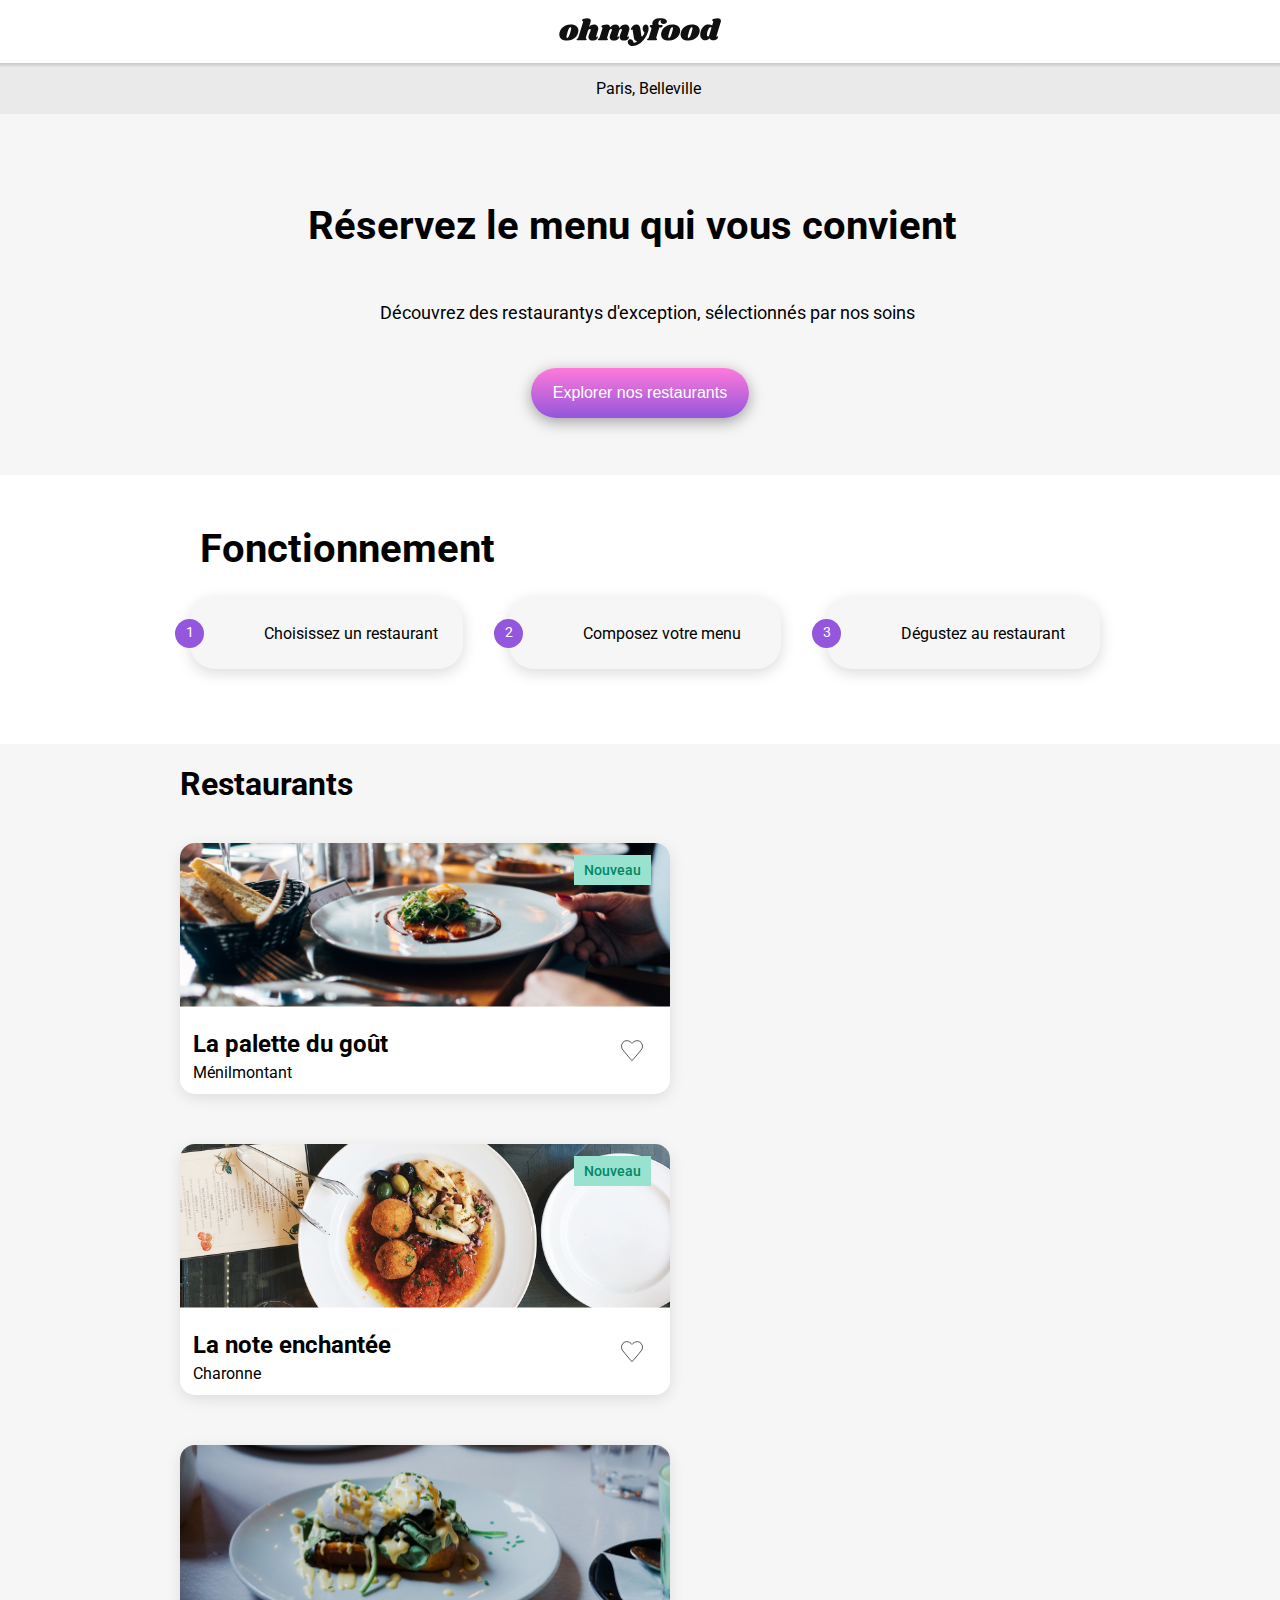
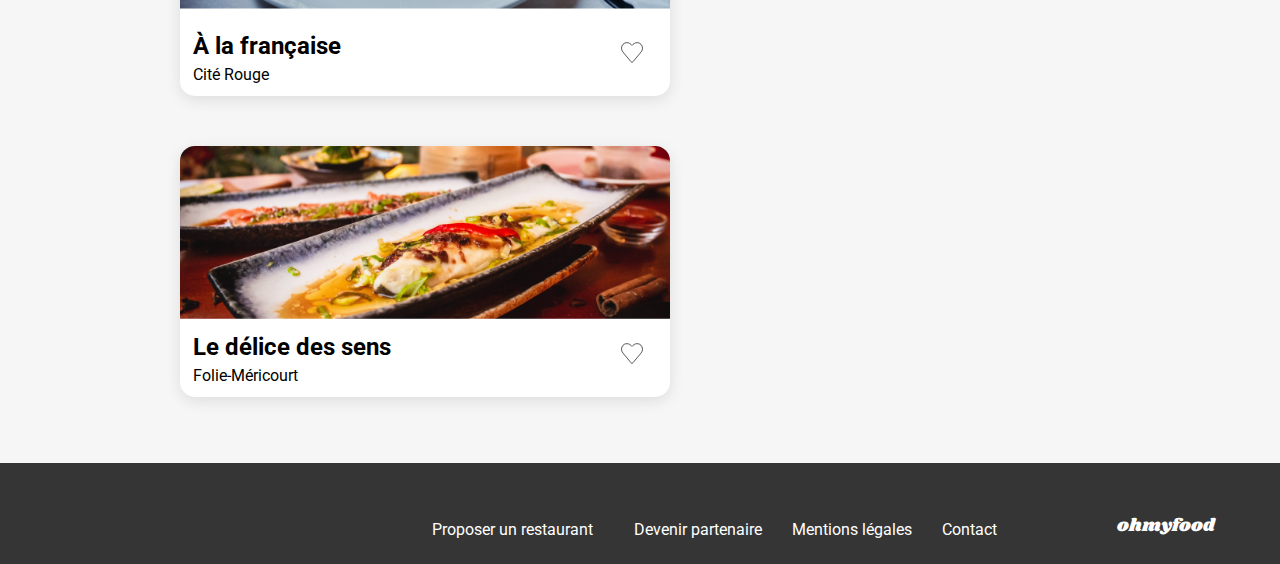
==== commit b728f401: "mise en place mailto" ====
--- a/index.html
+++ b/index.html
@@ -345,16 +345,20 @@
             <footer class="footer">
                 <p class="footer__logo">ohmyfood</p>
                 <ul class="footer__list-container">
-                    <li class="footer__footer-list-with-logo">
-                        <i class="fa-solid fa-utensils fa-sm"></i>
-                        <p>Proposer un restaurant</p>
-                    </li>
-                    <li class="footer__footer-list-with-logo">
-                        <i class="fa-sharp fa-solid fa-handshake-angle fa-xs"></i>
-                        <p>Devenir partenaire</p>
-                    </li>
-                    <li class="footer__footer-list">Mentions légales</li>
-                    <li class="footer__footer-list">Contact</li>
+                    <a href="#">
+                        <li class="footer__footer-list-with-logo">
+                            <i class="fa-solid fa-utensils fa-sm"></i>
+                            <p>Proposer un restaurant</p>
+                        </li>
+                    </a>
+                    <a href="#">
+                        <li class="footer__footer-list-with-logo">
+                            <i class="fa-sharp fa-solid fa-handshake-angle fa-xs"></i>
+                            <p>Devenir partenaire</p>
+                        </li>
+                    </a>
+                    <a href="#"> <li class="footer__footer-list">Mentions légales</li></a>
+                    <a href="mailto:ohmyfood@homyfood.com"> <li class="footer__footer-list">Contact</li></a>
                 </ul>
             </footer>
         </div>
--- a/sass/main.css
+++ b/sass/main.css
@@ -50,11 +50,50 @@
     stroke: none;
   }
 }
+@keyframes checked {
+  from {
+    transform: scaleX(0);
+  }
+  to {
+    transform: scaleX(1);
+  }
+}
+@keyframes unChecked {
+  from {
+    transform: scaleX(1);
+  }
+  to {
+    transform: scaleX(0);
+    display: none;
+  }
+}
+@keyframes checkedPrice {
+  from {
+    transform: translateX(50px);
+  }
+  to {
+    transform: translateX(0px);
+  }
+}
+@keyframes inverseCheckedPrice {
+  from {
+    transform: translateX(-50px);
+  }
+  to {
+    transform: translateX(0px);
+  }
+}
+@keyframes checkedText {
+  to {
+    text-overflow: ellipsis;
+  }
+}
 body {
   display: flex;
   flex-direction: column;
   margin: unset;
   padding: unset;
+  font-family: "Roboto", sans-serif;
 }
 
 .mainButton {
@@ -72,11 +111,6 @@
   box-shadow: 0px 10px 25px 0px rgba(0, 0, 0, 0.35);
 }
 
-a {
-  color: black;
-  text-decoration: none;
-}
-
 .header {
   font-family: "Roboto", sans-serif;
 }
@@ -89,6 +123,15 @@
   height: 36px;
   margin: 14px 89px 13px;
 }
+.header_restaurants {
+  display: flex;
+  justify-content: flex-start;
+  gap: 65px;
+  padding-top: 14px;
+  padding-bottom: 14px;
+  padding-left: 17px;
+  align-items: center;
+}
 
 .location {
   display: flex;
@@ -97,6 +140,12 @@
   justify-content: center;
   gap: 17px;
   background: linear-gradient(#cac6c6, #eaeaea 9%);
+}
+
+.arrow {
+  display: flex;
+  align-content: center;
+  flex-wrap: wrap;
 }
 
 .footer {
@@ -152,8 +201,9 @@
   }
 }
 
-.main {
-  font-family: "Roboto", sans-serif;
+.footer a {
+  color: white;
+  text-decoration: none;
 }
 
 .mainTitle {
@@ -420,6 +470,127 @@
   }
 }
 
-.heart-like {
-  animation: fillOut 1s;
+.card a {
+  color: black;
+  text-decoration: none;
+}
+
+.resto_photo {
+  width: 100vw;
+  -o-object-fit: contain;
+     object-fit: contain;
+  position: relative;
+}
+.resto_name {
+  font-family: "Shrikhand", cursive;
+  font-size: 28px;
+  font-weight: 400;
+}
+.resto_menu {
+  display: flex;
+  flex-direction: column;
+  align-content: center;
+  flex-wrap: wrap;
+  border-top-left-radius: 35px;
+  border-top-right-radius: 35px;
+  position: relative;
+  background-color: #f6f6f6;
+  margin-top: -55px;
+  z-index: 1;
+}
+.resto_menu-header {
+  display: flex;
+  flex-direction: row;
+  justify-content: space-around;
+}
+.resto_menu-title {
+  font-size: 16px;
+  font-weight: 300;
+  text-transform: uppercase;
+  border-bottom: 3px solid;
+  -o-border-image: linear-gradient(to right, #99e2d0 45px, #f6f6f6 30px) 5;
+     border-image: linear-gradient(to right, #99e2d0 45px, #f6f6f6 30px) 5;
+  padding-bottom: 10px;
+  margin-bottom: unset;
+}
+.resto_menu-entries {
+  display: flex;
+  flex-direction: column;
+  align-content: center;
+  flex-wrap: wrap;
+}
+.resto_menu-list {
+  display: flex;
+  flex-direction: column;
+  gap: 12px;
+  align-content: center;
+  flex-wrap: wrap;
+  padding: unset;
+}
+.resto_menu-list-item {
+  position: relative;
+  list-style-type: none;
+  background-color: white;
+  border-radius: 15px;
+  width: 349px;
+}
+.resto_menu-list-item-text {
+  padding: 15px;
+}
+.resto_menu-list-item-complement {
+  display: flex;
+  justify-content: space-between;
+  font-size: 15px;
+}
+.resto_menu-list-item h3,
+.resto_menu-list-item p,
+.resto_menu-list-item h4 {
+  padding: unset;
+  margin: unset;
+}
+.resto_menu-list-item:hover .selected {
+  position: absolute;
+  top: 0px;
+  left: 288px;
+  width: 62px;
+  transform: scaleX(1);
+  transform-origin: right;
+}
+.resto_menu-list-item:hover .resto_menu-list-item-text {
+  width: 260px;
+}
+.resto_menu-list-item:hover .resto_menu-list-item-text h3, .resto_menu-list-item:hover .resto_menu-list-item-complement p {
+  width: 220px;
+  white-space: nowrap;
+  overflow: hidden;
+  animation: checkedText 0.5s;
+  animation-fill-mode: forwards;
+}
+.resto_menu-list-item:hover .resto_menu-list-item-complement h4 {
+  transform-origin: right;
+  animation: checkedPrice 0.5s;
+}
+
+.restaurant-button {
+  width: 186px;
+  align-self: center;
+  margin-bottom: 40px;
+}
+
+.selected {
+  position: absolute;
+  top: 0px;
+  left: 288px;
+  width: 62px;
+  transform: scaleX(0);
+  transform-origin: right;
+  transition: transform 0.5s linear;
+}
+
+.resto_menu-list-item-complement h4 {
+  animation: inverseCheckedPrice 0.5s;
+}
+
+.heart-restaurants {
+  background-color: #f6f6f6;
 }/*# sourceMappingURL=main.css.map */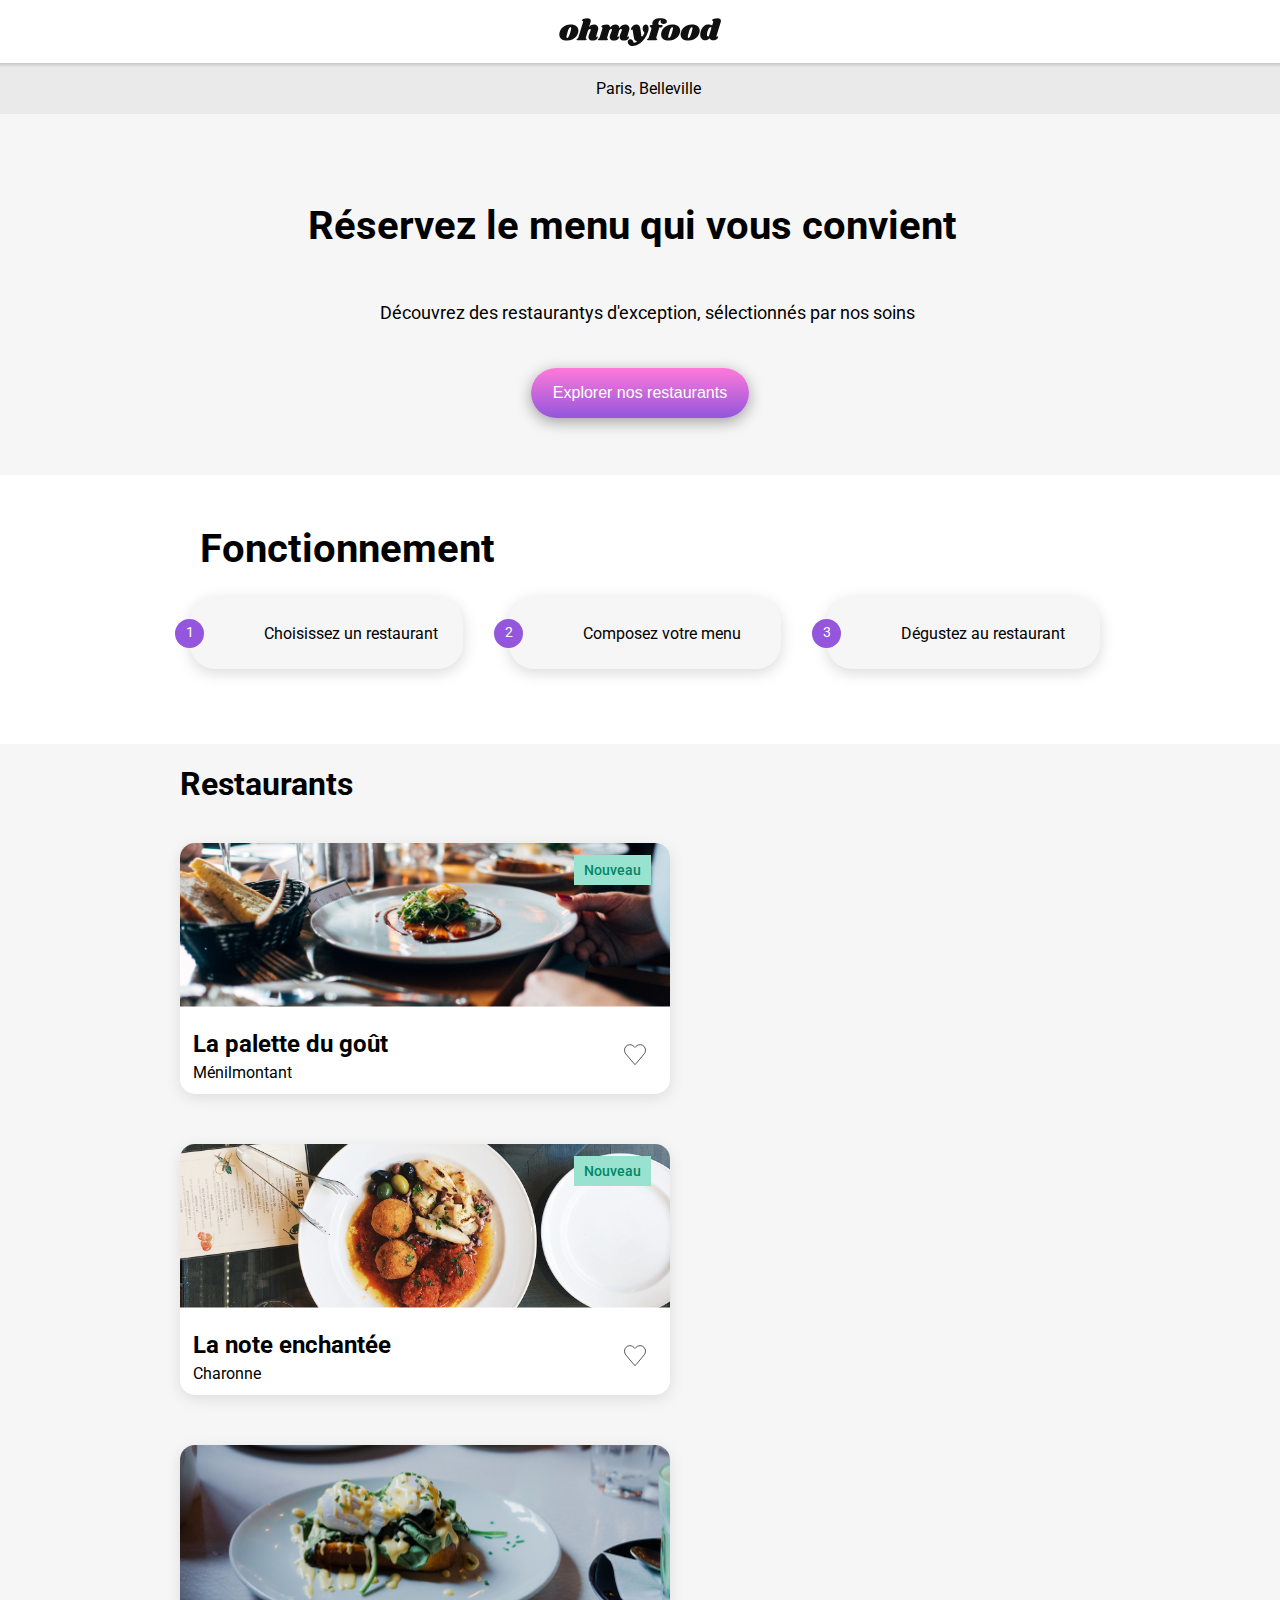
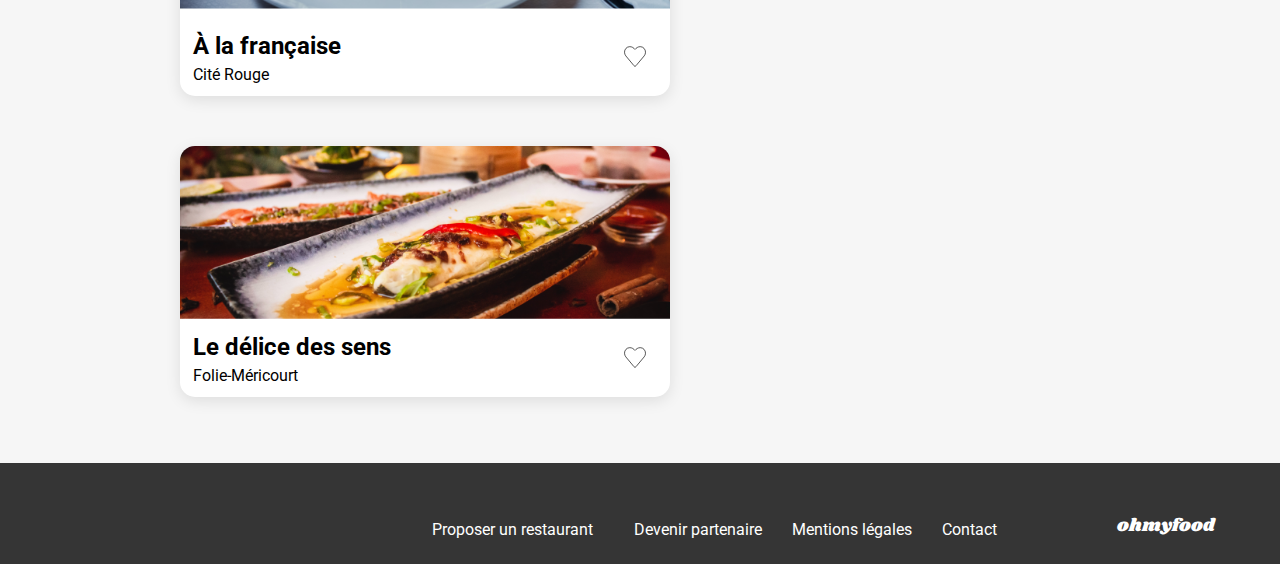
==== commit 03a4e73a: "html main checked w3c" ====
--- a/index.html
+++ b/index.html
@@ -87,66 +87,55 @@
                                         <h2>La palette du goût</h2>
                                         <p>Ménilmontant</p>
                                     </div>
-                                    <button class="card__icon">
-                                        <svg
-                                            width="22px"
-                                            height="21px"
-                                            class="card__like"
-                                            viewBox="0 -1 32 32"
-                                            version="1.1"
-                                            fill="transparant"
-                                            stroke="black"
+                                </div>
+                            </a>
+                            <button class="card__icon">
+                                <svg
+                                    width="22px"
+                                    height="21px"
+                                    class="card__like"
+                                    viewBox="0 -1 32 32"
+                                    version="1.1"
+                                    fill="transparant"
+                                    stroke="black"
+                                >
+                                    <defs>
+                                        <linearGradient id="gradient" x1="0%" y1="0%" x2="0%" y2="100%">
+                                            <stop offset="0%" style="stop-color: #9356dc" />
+                                            <stop offset="100%" style="stop-color: #ff79da" />
+                                        </linearGradient>
+                                    </defs>
+                                    <g class="SVGRepo_bgCarrier" stroke-width="0" />
+
+                                    <g class="SVGRepo_tracerCarrier" stroke-linecap="round" stroke-linejoin="round" />
+
+                                    <g class="SVGRepo_iconCarrier">
+                                        <title>heart-like</title>
+                                        <desc>Created with Sketch Beta.</desc>
+                                        <defs></defs>
+                                        <g
+                                            class="Page-1"
+                                            stroke="none"
+                                            stroke-width="1"
+                                            fill="none"
+                                            fill-rule="evenodd"
                                         >
-                                            <defs>
-                                                <linearGradient id="gradient" x1="0%" y1="0%" x2="0%" y2="100%">
-                                                    <stop offset="0%" style="stop-color: #9356dc" />
-                                                    <stop offset="100%" style="stop-color: #ff79da">
-                                                        <animate
-                                                            class="animation"
-                                                            dur="2s"
-                                                            attributeName="offset"
-                                                            by="-1"
-                                                        />
-                                                    </stop>
-                                                </linearGradient>
-                                            </defs>
-                                            <g class="SVGRepo_bgCarrier" stroke-width="0" />
-
                                             <g
-                                                class="SVGRepo_tracerCarrier"
-                                                stroke-linecap="round"
-                                                stroke-linejoin="round"
-                                            />
-
-                                            <g class="SVGRepo_iconCarrier">
-                                                <title>heart-like</title>
-                                                <desc>Created with Sketch Beta.</desc>
-                                                <defs></defs>
-                                                <g
-                                                    class="Page-1"
-                                                    stroke="none"
-                                                    stroke-width="1"
-                                                    fill="none"
-                                                    fill-rule="evenodd"
-                                                >
-                                                    <g
-                                                        class="Icon-Set-Filled"
-                                                        transform="translate(-102.000000, -882.000000)"
-                                                        fill="none"
-                                                    >
-                                                        <path
-                                                            fill="transparent"
-                                                            stroke="black"
-                                                            d="M126,882 C122.667,882 119.982,883.842 117.969,886.235 C116.013,883.76 113.333,882 110,882 C105.306,882 102,886.036 102,890.438 C102,892.799 102.967,894.499 104.026,896.097 L116.459,911.003 C117.854,912.312 118.118,912.312 119.513,911.003 L131.974,896.097 C133.22,894.499 134,892.799 134,890.438 C134,886.036 130.694,882 126,882"
-                                                            class="heart-like"
-                                                        ></path>
-                                                    </g>
-                                                </g>
+                                                class="Icon-Set-Filled"
+                                                transform="translate(-102.000000, -882.000000)"
+                                                fill="none"
+                                            >
+                                                <path
+                                                    fill="transparent"
+                                                    stroke="black"
+                                                    d="M126,882 C122.667,882 119.982,883.842 117.969,886.235 C116.013,883.76 113.333,882 110,882 C105.306,882 102,886.036 102,890.438 C102,892.799 102.967,894.499 104.026,896.097 L116.459,911.003 C117.854,912.312 118.118,912.312 119.513,911.003 L131.974,896.097 C133.22,894.499 134,892.799 134,890.438 C134,886.036 130.694,882 126,882"
+                                                    class="heart-like"
+                                                ></path>
                                             </g>
-                                        </svg>
-                                    </button>
-                                </div>
-                            </a>
+                                        </g>
+                                    </g>
+                                </svg>
+                            </button>
                         </article>
 
                         <article class="card">
@@ -164,53 +153,49 @@
                                         <h2>La note enchantée</h2>
                                         <p>Charonne</p>
                                     </div>
-                                    <button class="card__icon">
-                                        <svg
-                                            width="22px"
-                                            height="21px"
-                                            class="card__like"
-                                            viewBox="0 -1 32 32"
-                                            version="1.1"
-                                            fill="transparant"
-                                            stroke="black"
+                                </div>
+                            </a>
+                            <button class="card__icon">
+                                <svg
+                                    width="22px"
+                                    height="21px"
+                                    class="card__like"
+                                    viewBox="0 -1 32 32"
+                                    version="1.1"
+                                    fill="transparant"
+                                    stroke="black"
+                                >
+                                    <g class="SVGRepo_bgCarrier" stroke-width="0" />
+
+                                    <g class="SVGRepo_tracerCarrier" stroke-linecap="round" stroke-linejoin="round" />
+
+                                    <g class="SVGRepo_iconCarrier">
+                                        <title>heart-like</title>
+                                        <desc>Created with Sketch Beta.</desc>
+                                        <defs></defs>
+                                        <g
+                                            class="Page-1"
+                                            stroke="none"
+                                            stroke-width="1"
+                                            fill="none"
+                                            fill-rule="evenodd"
                                         >
-                                            <g class="SVGRepo_bgCarrier" stroke-width="0" />
-
                                             <g
-                                                class="SVGRepo_tracerCarrier"
-                                                stroke-linecap="round"
-                                                stroke-linejoin="round"
-                                            />
-
-                                            <g class="SVGRepo_iconCarrier">
-                                                <title>heart-like</title>
-                                                <desc>Created with Sketch Beta.</desc>
-                                                <defs></defs>
-                                                <g
-                                                    class="Page-1"
-                                                    stroke="none"
-                                                    stroke-width="1"
-                                                    fill="none"
-                                                    fill-rule="evenodd"
-                                                >
-                                                    <g
-                                                        class="Icon-Set-Filled"
-                                                        transform="translate(-102.000000, -882.000000)"
-                                                        fill="none"
-                                                    >
-                                                        <path
-                                                            fill="transparent"
-                                                            stroke="black"
-                                                            d="M126,882 C122.667,882 119.982,883.842 117.969,886.235 C116.013,883.76 113.333,882 110,882 C105.306,882 102,886.036 102,890.438 C102,892.799 102.967,894.499 104.026,896.097 L116.459,911.003 C117.854,912.312 118.118,912.312 119.513,911.003 L131.974,896.097 C133.22,894.499 134,892.799 134,890.438 C134,886.036 130.694,882 126,882"
-                                                            class="heart-like"
-                                                        ></path>
-                                                    </g>
-                                                </g>
+                                                class="Icon-Set-Filled"
+                                                transform="translate(-102.000000, -882.000000)"
+                                                fill="none"
+                                            >
+                                                <path
+                                                    fill="transparent"
+                                                    stroke="black"
+                                                    d="M126,882 C122.667,882 119.982,883.842 117.969,886.235 C116.013,883.76 113.333,882 110,882 C105.306,882 102,886.036 102,890.438 C102,892.799 102.967,894.499 104.026,896.097 L116.459,911.003 C117.854,912.312 118.118,912.312 119.513,911.003 L131.974,896.097 C133.22,894.499 134,892.799 134,890.438 C134,886.036 130.694,882 126,882"
+                                                    class="heart-like"
+                                                ></path>
                                             </g>
-                                        </svg>
-                                    </button>
-                                </div>
-                            </a>
+                                        </g>
+                                    </g>
+                                </svg>
+                            </button>
                         </article>
 
                         <article class="card">
@@ -227,53 +212,49 @@
                                         <h2>&Agrave; la française</h2>
                                         <p>Cité Rouge</p>
                                     </div>
-                                    <button class="card__icon">
-                                        <svg
-                                            width="22px"
-                                            height="21px"
-                                            class="card__like"
-                                            viewBox="0 -1 32 32"
-                                            version="1.1"
-                                            fill="transparant"
-                                            stroke="black"
+                                </div>
+                            </a>
+                            <button class="card__icon">
+                                <svg
+                                    width="22px"
+                                    height="21px"
+                                    class="card__like"
+                                    viewBox="0 -1 32 32"
+                                    version="1.1"
+                                    fill="transparant"
+                                    stroke="black"
+                                >
+                                    <g class="SVGRepo_bgCarrier" stroke-width="0" />
+
+                                    <g class="SVGRepo_tracerCarrier" stroke-linecap="round" stroke-linejoin="round" />
+
+                                    <g class="SVGRepo_iconCarrier">
+                                        <title>heart-like</title>
+                                        <desc>Created with Sketch Beta.</desc>
+                                        <defs></defs>
+                                        <g
+                                            class="Page-1"
+                                            stroke="none"
+                                            stroke-width="1"
+                                            fill="none"
+                                            fill-rule="evenodd"
                                         >
-                                            <g class="SVGRepo_bgCarrier" stroke-width="0" />
-
                                             <g
-                                                class="SVGRepo_tracerCarrier"
-                                                stroke-linecap="round"
-                                                stroke-linejoin="round"
-                                            />
-
-                                            <g class="SVGRepo_iconCarrier">
-                                                <title>heart-like</title>
-                                                <desc>Created with Sketch Beta.</desc>
-                                                <defs></defs>
-                                                <g
-                                                    class="Page-1"
-                                                    stroke="none"
-                                                    stroke-width="1"
-                                                    fill="none"
-                                                    fill-rule="evenodd"
-                                                >
-                                                    <g
-                                                        class="Icon-Set-Filled"
-                                                        transform="translate(-102.000000, -882.000000)"
-                                                        fill="none"
-                                                    >
-                                                        <path
-                                                            fill="transparent"
-                                                            stroke="black"
-                                                            d="M126,882 C122.667,882 119.982,883.842 117.969,886.235 C116.013,883.76 113.333,882 110,882 C105.306,882 102,886.036 102,890.438 C102,892.799 102.967,894.499 104.026,896.097 L116.459,911.003 C117.854,912.312 118.118,912.312 119.513,911.003 L131.974,896.097 C133.22,894.499 134,892.799 134,890.438 C134,886.036 130.694,882 126,882"
-                                                            class="heart-like"
-                                                        ></path>
-                                                    </g>
-                                                </g>
+                                                class="Icon-Set-Filled"
+                                                transform="translate(-102.000000, -882.000000)"
+                                                fill="none"
+                                            >
+                                                <path
+                                                    fill="transparent"
+                                                    stroke="black"
+                                                    d="M126,882 C122.667,882 119.982,883.842 117.969,886.235 C116.013,883.76 113.333,882 110,882 C105.306,882 102,886.036 102,890.438 C102,892.799 102.967,894.499 104.026,896.097 L116.459,911.003 C117.854,912.312 118.118,912.312 119.513,911.003 L131.974,896.097 C133.22,894.499 134,892.799 134,890.438 C134,886.036 130.694,882 126,882"
+                                                    class="heart-like"
+                                                ></path>
                                             </g>
-                                        </svg>
-                                    </button>
-                                </div>
-                            </a>
+                                        </g>
+                                    </g>
+                                </svg>
+                            </button>
                         </article>
 
                         <article class="card">
@@ -290,53 +271,49 @@
                                         <h2>Le délice des sens</h2>
                                         <p>Folie-Méricourt</p>
                                     </div>
-                                    <button class="card__icon">
-                                        <svg
-                                            width="22px"
-                                            height="21px"
-                                            class="card__like"
-                                            viewBox="0 -1 32 32"
-                                            version="1.1"
-                                            fill="transparant"
-                                            stroke="black"
+                                </div>
+                            </a>
+                            <button class="card__icon">
+                                <svg
+                                    width="22px"
+                                    height="21px"
+                                    class="card__like"
+                                    viewBox="0 -1 32 32"
+                                    version="1.1"
+                                    fill="transparant"
+                                    stroke="black"
+                                >
+                                    <g class="SVGRepo_bgCarrier" stroke-width="0" />
+
+                                    <g class="SVGRepo_tracerCarrier" stroke-linecap="round" stroke-linejoin="round" />
+
+                                    <g class="SVGRepo_iconCarrier">
+                                        <title>heart-like</title>
+                                        <desc>Created with Sketch Beta.</desc>
+                                        <defs></defs>
+                                        <g
+                                            class="Page-1"
+                                            stroke="none"
+                                            stroke-width="1"
+                                            fill="none"
+                                            fill-rule="evenodd"
                                         >
-                                            <g class="SVGRepo_bgCarrier" stroke-width="0" />
-
                                             <g
-                                                class="SVGRepo_tracerCarrier"
-                                                stroke-linecap="round"
-                                                stroke-linejoin="round"
-                                            />
-
-                                            <g class="SVGRepo_iconCarrier">
-                                                <title>heart-like</title>
-                                                <desc>Created with Sketch Beta.</desc>
-                                                <defs></defs>
-                                                <g
-                                                    class="Page-1"
-                                                    stroke="none"
-                                                    stroke-width="1"
-                                                    fill="none"
-                                                    fill-rule="evenodd"
-                                                >
-                                                    <g
-                                                        class="Icon-Set-Filled"
-                                                        transform="translate(-102.000000, -882.000000)"
-                                                        fill="none"
-                                                    >
-                                                        <path
-                                                            fill="transparent"
-                                                            stroke="black"
-                                                            d="M126,882 C122.667,882 119.982,883.842 117.969,886.235 C116.013,883.76 113.333,882 110,882 C105.306,882 102,886.036 102,890.438 C102,892.799 102.967,894.499 104.026,896.097 L116.459,911.003 C117.854,912.312 118.118,912.312 119.513,911.003 L131.974,896.097 C133.22,894.499 134,892.799 134,890.438 C134,886.036 130.694,882 126,882"
-                                                            class="heart-like"
-                                                        ></path>
-                                                    </g>
-                                                </g>
+                                                class="Icon-Set-Filled"
+                                                transform="translate(-102.000000, -882.000000)"
+                                                fill="none"
+                                            >
+                                                <path
+                                                    fill="transparent"
+                                                    stroke="black"
+                                                    d="M126,882 C122.667,882 119.982,883.842 117.969,886.235 C116.013,883.76 113.333,882 110,882 C105.306,882 102,886.036 102,890.438 C102,892.799 102.967,894.499 104.026,896.097 L116.459,911.003 C117.854,912.312 118.118,912.312 119.513,911.003 L131.974,896.097 C133.22,894.499 134,892.799 134,890.438 C134,886.036 130.694,882 126,882"
+                                                    class="heart-like"
+                                                ></path>
                                             </g>
-                                        </svg>
-                                    </button>
-                                </div>
-                            </a>
+                                        </g>
+                                    </g>
+                                </svg>
+                            </button>
                         </article>
                     </div>
                 </section>
@@ -345,20 +322,22 @@
             <footer class="footer">
                 <p class="footer__logo">ohmyfood</p>
                 <ul class="footer__list-container">
-                    <a href="#">
-                        <li class="footer__footer-list-with-logo">
+                    <li class="footer__footer-list-with-logo">
+                        <a href="#">
                             <i class="fa-solid fa-utensils fa-sm"></i>
                             <p>Proposer un restaurant</p>
-                        </li>
-                    </a>
-                    <a href="#">
-                        <li class="footer__footer-list-with-logo">
+                        </a>
+                    </li>
+
+                    <li class="footer__footer-list-with-logo">
+                        <a href="#">
                             <i class="fa-sharp fa-solid fa-handshake-angle fa-xs"></i>
                             <p>Devenir partenaire</p>
-                        </li>
-                    </a>
-                    <a href="#"> <li class="footer__footer-list">Mentions légales</li></a>
-                    <a href="mailto:ohmyfood@homyfood.com"> <li class="footer__footer-list">Contact</li></a>
+                        </a>
+                    </li>
+
+                    <li class="footer__footer-list"><a href="#"> Mentions légales</a></li>
+                    <li class="footer__footer-list"><a href="mailto:ohmyfood@homyfood.com">Contact</a></li>
                 </ul>
             </footer>
         </div>
--- a/sass/main.css
+++ b/sass/main.css
@@ -86,6 +86,16 @@
 @keyframes checkedText {
   to {
     text-overflow: ellipsis;
+  }
+}
+@keyframes arrived1 {
+  from {
+    translate: 0% 100%;
+    opacity: 0;
+  }
+  to {
+    translate: 0% -5%;
+    opacity: 1;
   }
 }
 body {
@@ -132,6 +142,10 @@
   padding-left: 17px;
   align-items: center;
 }
+.header_restaurants a {
+  text-decoration: none;
+  color: black;
+}
 
 .location {
   display: flex;
@@ -183,6 +197,10 @@
 }
 .footer__footer-list-with-logo, .footer__footer-list {
   list-style-type: none;
+}
+.footer__footer-list-with-logo a, .footer__footer-list a {
+  color: white;
+  text-decoration: none;
   display: flex;
   gap: 11px;
   align-items: center;
@@ -199,11 +217,6 @@
     padding-right: 65px;
     padding-bottom: unset;
   }
-}
-
-.footer a {
-  color: white;
-  text-decoration: none;
 }
 
 .mainTitle {
@@ -400,11 +413,19 @@
   margin: unset;
 }
 .card__icon {
+  position: absolute;
+  top: 175px;
+  left: 251px;
   margin: 23px 25px 33px;
   background-color: white;
   border: none;
   width: 30px;
   height: 30px;
+}
+@media (min-width: 1024px) {
+  .card__icon {
+    left: 413px;
+  }
 }
 .card__icon:hover .heart-like {
   fill: url(#gradient);
@@ -593,4 +614,18 @@
 
 .heart-restaurants {
   background-color: #f6f6f6;
+}
+
+.resto_menu-entries {
+  animation: arrived1 1s;
+}
+
+.resto_menu-dishes {
+  animation: arrived1 1s 1s;
+  animation-fill-mode: both;
+}
+
+.resto_menu-desserts {
+  animation: arrived1 1s 2s;
+  animation-fill-mode: both;
 }/*# sourceMappingURL=main.css.map */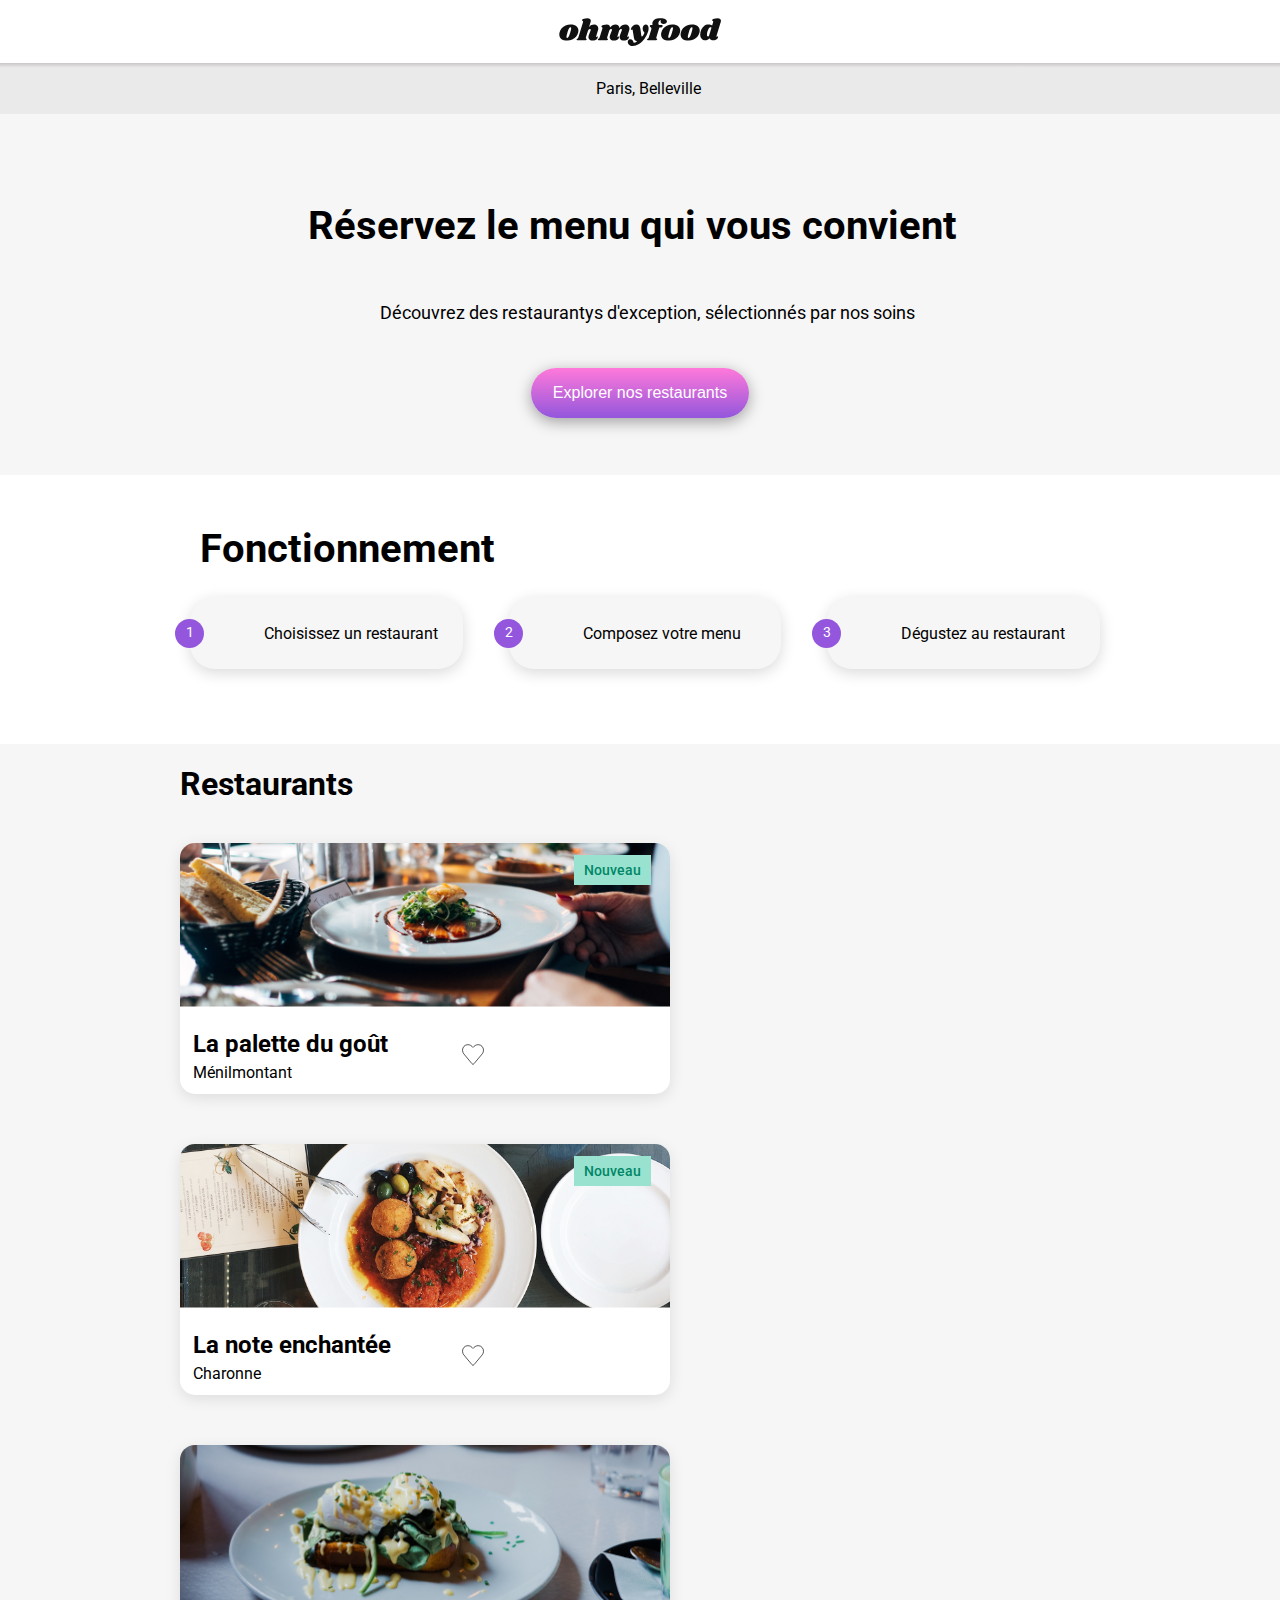
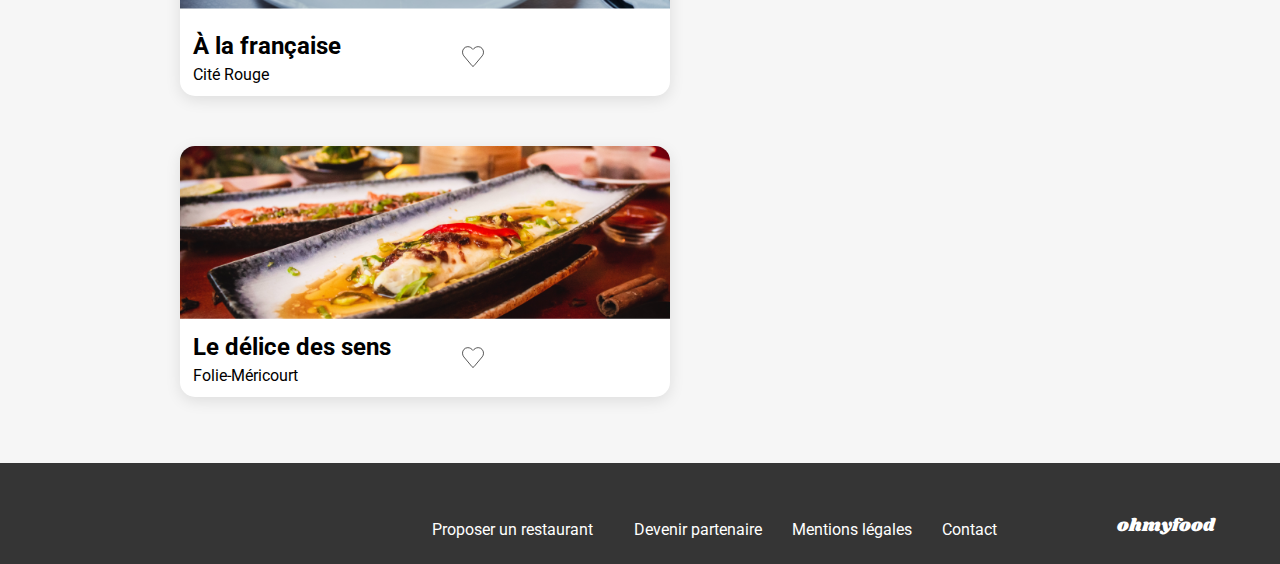
==== commit d28559f0: "modification générale" ====
--- a/index.html
+++ b/index.html
@@ -89,7 +89,7 @@
                                     </div>
                                 </div>
                             </a>
-                            <button class="card__icon">
+                            <button class="card__icon icon-main">
                                 <svg
                                     width="22px"
                                     height="21px"
@@ -155,7 +155,7 @@
                                     </div>
                                 </div>
                             </a>
-                            <button class="card__icon">
+                            <button class="card__icon icon-main">
                                 <svg
                                     width="22px"
                                     height="21px"
@@ -214,7 +214,7 @@
                                     </div>
                                 </div>
                             </a>
-                            <button class="card__icon">
+                            <button class="card__icon icon-main">
                                 <svg
                                     width="22px"
                                     height="21px"
@@ -273,7 +273,7 @@
                                     </div>
                                 </div>
                             </a>
-                            <button class="card__icon">
+                            <button class="card__icon icon-main">
                                 <svg
                                     width="22px"
                                     height="21px"
--- a/sass/main.css
+++ b/sass/main.css
@@ -40,7 +40,6 @@
   0% {
     fill: url(#gradient);
     opacity: 1;
-    stroke: none;
   }
   50% {
     opacity: 0.5;
@@ -413,9 +412,6 @@
   margin: unset;
 }
 .card__icon {
-  position: absolute;
-  top: 175px;
-  left: 251px;
   margin: 23px 25px 33px;
   background-color: white;
   border: none;
@@ -496,6 +492,16 @@
   text-decoration: none;
 }
 
+.heart-like {
+  animation: fillOut 0.5s;
+}
+
+.icon-main {
+  position: absolute;
+  top: 175px;
+  left: 251px;
+}
+
 .resto_photo {
   width: 100vw;
   -o-object-fit: contain;
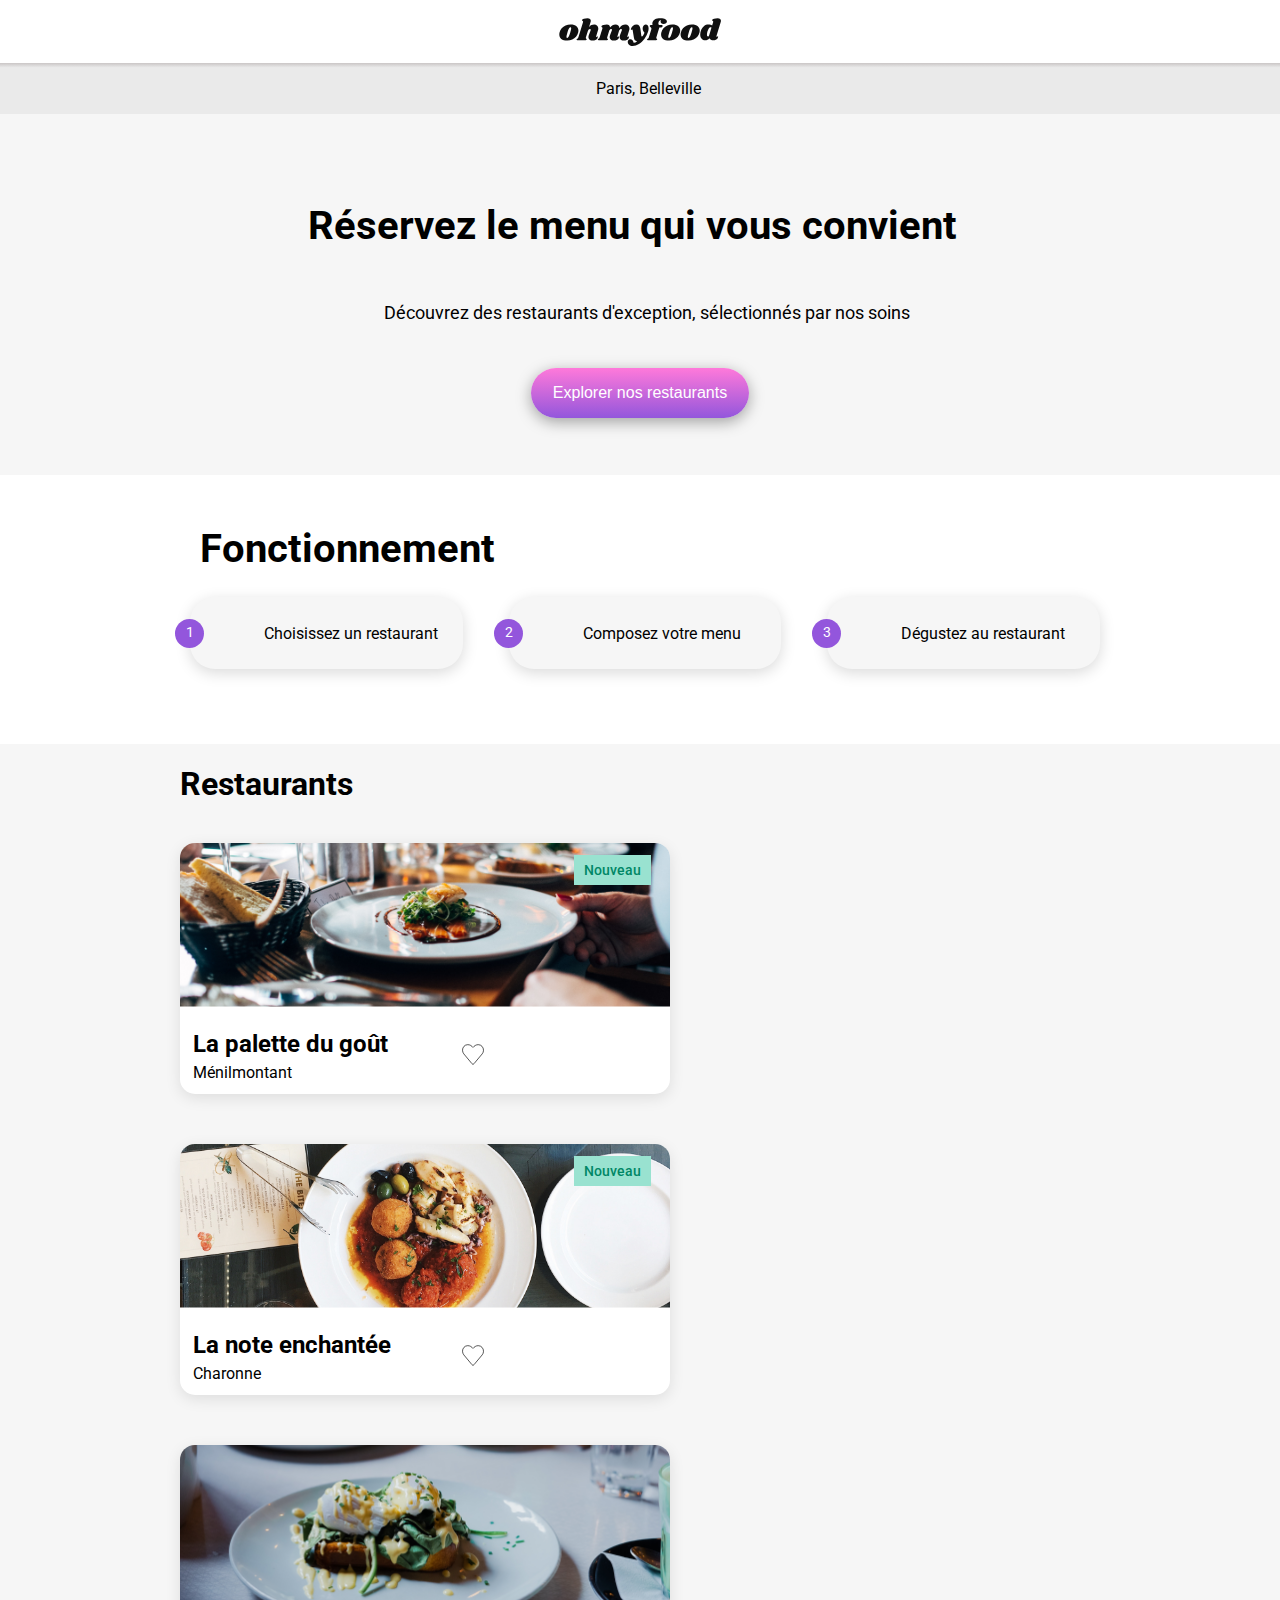
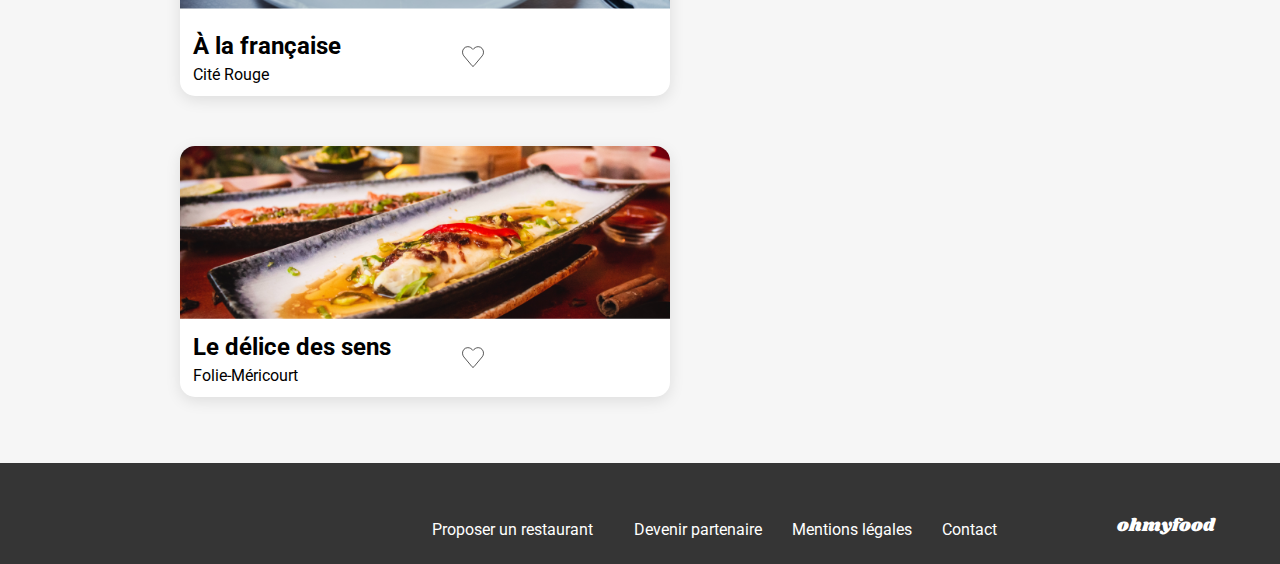
==== commit 7ea69891: "mis en place la note enchantée" ====
--- a/index.html
+++ b/index.html
@@ -38,7 +38,7 @@
             <main class="main">
                 <section class="book">
                     <h1 class="mainTitle">Réservez le menu qui vous convient</h1>
-                    <p>Découvrez des restaurantys d'exception, sélectionnés par nos soins</p>
+                    <p>Découvrez des restaurants d'exception, sélectionnés par nos soins</p>
                     <button class="mainButton">Explorer nos restaurants</button>
                 </section>
 
--- a/sass/main.css
+++ b/sass/main.css
@@ -492,10 +492,6 @@
   text-decoration: none;
 }
 
-.heart-like {
-  animation: fillOut 0.5s;
-}
-
 .icon-main {
   position: absolute;
   top: 175px;
@@ -507,6 +503,13 @@
   -o-object-fit: contain;
      object-fit: contain;
   position: relative;
+}
+.resto_photo-vertical {
+  width: 100vw;
+  -webkit-clip-path: inset(80px 0px 0px 0px);
+  clip-path: inset(111px 0px 125px 0px);
+  margin-top: -111px;
+  margin-bottom: -125px;
 }
 .resto_name {
   font-family: "Shrikhand", cursive;
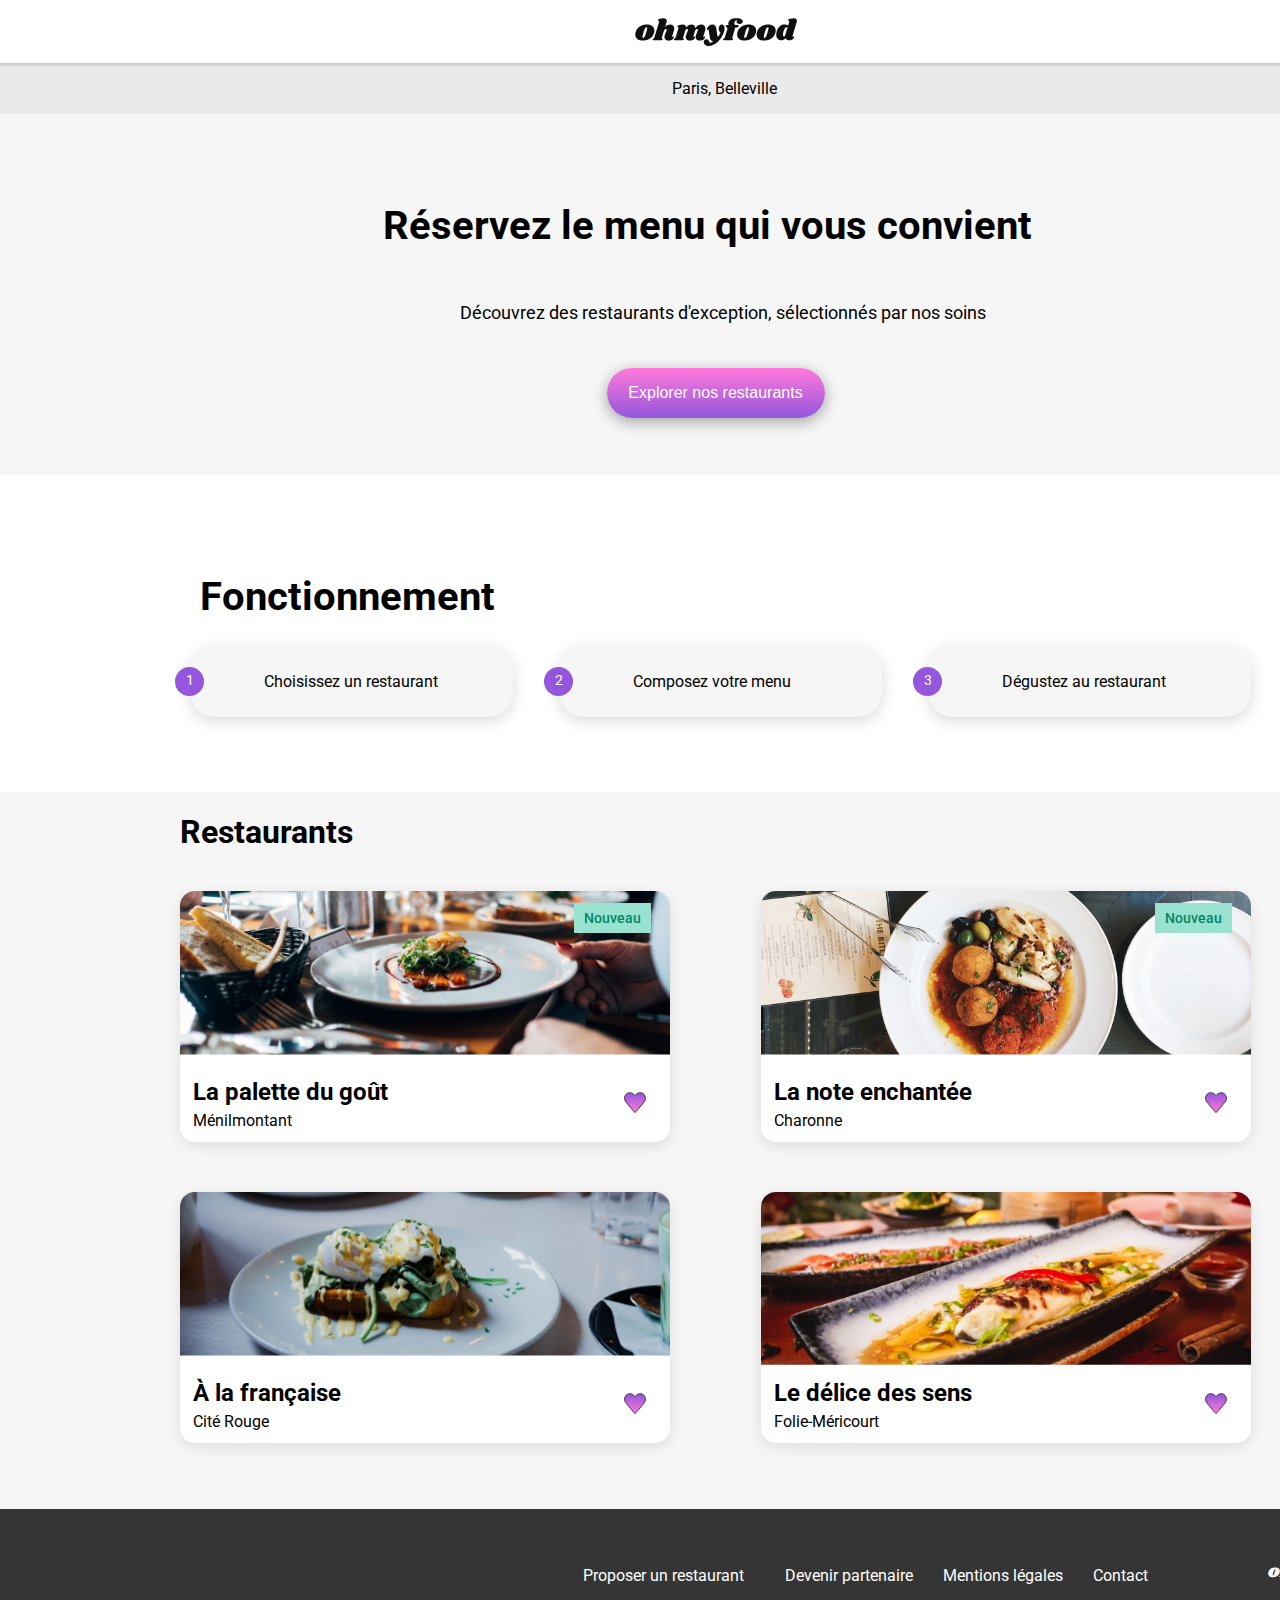
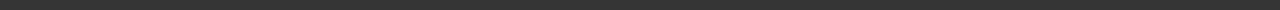
==== commit c8cef49a: "mise au point du heart" ====
--- a/index.html
+++ b/index.html
@@ -126,10 +126,15 @@
                                                 fill="none"
                                             >
                                                 <path
+                                                    fill="url(#gradient)"
+                                                    stroke="none"
+                                                    d="M126,882 C122.667,882 119.982,883.842 117.969,886.235 C116.013,883.76 113.333,882 110,882 C105.306,882 102,886.036 102,890.438 C102,892.799 102.967,894.499 104.026,896.097 L116.459,911.003 C117.854,912.312 118.118,912.312 119.513,911.003 L131.974,896.097 C133.22,894.499 134,892.799 134,890.438 C134,886.036 130.694,882 126,882"
+                                                    class="heart-like"
+                                                ></path>
+                                                <path
                                                     fill="transparent"
                                                     stroke="black"
                                                     d="M126,882 C122.667,882 119.982,883.842 117.969,886.235 C116.013,883.76 113.333,882 110,882 C105.306,882 102,886.036 102,890.438 C102,892.799 102.967,894.499 104.026,896.097 L116.459,911.003 C117.854,912.312 118.118,912.312 119.513,911.003 L131.974,896.097 C133.22,894.499 134,892.799 134,890.438 C134,886.036 130.694,882 126,882"
-                                                    class="heart-like"
                                                 ></path>
                                             </g>
                                         </g>
@@ -186,10 +191,15 @@
                                                 fill="none"
                                             >
                                                 <path
+                                                    fill="url(#gradient)"
+                                                    stroke="none"
+                                                    d="M126,882 C122.667,882 119.982,883.842 117.969,886.235 C116.013,883.76 113.333,882 110,882 C105.306,882 102,886.036 102,890.438 C102,892.799 102.967,894.499 104.026,896.097 L116.459,911.003 C117.854,912.312 118.118,912.312 119.513,911.003 L131.974,896.097 C133.22,894.499 134,892.799 134,890.438 C134,886.036 130.694,882 126,882"
+                                                    class="heart-like"
+                                                ></path>
+                                                <path
                                                     fill="transparent"
                                                     stroke="black"
                                                     d="M126,882 C122.667,882 119.982,883.842 117.969,886.235 C116.013,883.76 113.333,882 110,882 C105.306,882 102,886.036 102,890.438 C102,892.799 102.967,894.499 104.026,896.097 L116.459,911.003 C117.854,912.312 118.118,912.312 119.513,911.003 L131.974,896.097 C133.22,894.499 134,892.799 134,890.438 C134,886.036 130.694,882 126,882"
-                                                    class="heart-like"
                                                 ></path>
                                             </g>
                                         </g>
@@ -245,10 +255,15 @@
                                                 fill="none"
                                             >
                                                 <path
+                                                    fill="url(#gradient)"
+                                                    stroke="none"
+                                                    d="M126,882 C122.667,882 119.982,883.842 117.969,886.235 C116.013,883.76 113.333,882 110,882 C105.306,882 102,886.036 102,890.438 C102,892.799 102.967,894.499 104.026,896.097 L116.459,911.003 C117.854,912.312 118.118,912.312 119.513,911.003 L131.974,896.097 C133.22,894.499 134,892.799 134,890.438 C134,886.036 130.694,882 126,882"
+                                                    class="heart-like"
+                                                ></path>
+                                                <path
                                                     fill="transparent"
                                                     stroke="black"
                                                     d="M126,882 C122.667,882 119.982,883.842 117.969,886.235 C116.013,883.76 113.333,882 110,882 C105.306,882 102,886.036 102,890.438 C102,892.799 102.967,894.499 104.026,896.097 L116.459,911.003 C117.854,912.312 118.118,912.312 119.513,911.003 L131.974,896.097 C133.22,894.499 134,892.799 134,890.438 C134,886.036 130.694,882 126,882"
-                                                    class="heart-like"
                                                 ></path>
                                             </g>
                                         </g>
@@ -304,10 +319,15 @@
                                                 fill="none"
                                             >
                                                 <path
+                                                    fill="url(#gradient)"
+                                                    stroke="none"
+                                                    d="M126,882 C122.667,882 119.982,883.842 117.969,886.235 C116.013,883.76 113.333,882 110,882 C105.306,882 102,886.036 102,890.438 C102,892.799 102.967,894.499 104.026,896.097 L116.459,911.003 C117.854,912.312 118.118,912.312 119.513,911.003 L131.974,896.097 C133.22,894.499 134,892.799 134,890.438 C134,886.036 130.694,882 126,882"
+                                                    class="heart-like"
+                                                ></path>
+                                                <path
                                                     fill="transparent"
                                                     stroke="black"
                                                     d="M126,882 C122.667,882 119.982,883.842 117.969,886.235 C116.013,883.76 113.333,882 110,882 C105.306,882 102,886.036 102,890.438 C102,892.799 102.967,894.499 104.026,896.097 L116.459,911.003 C117.854,912.312 118.118,912.312 119.513,911.003 L131.974,896.097 C133.22,894.499 134,892.799 134,890.438 C134,886.036 130.694,882 126,882"
-                                                    class="heart-like"
                                                 ></path>
                                             </g>
                                         </g>
--- a/sass/main.css
+++ b/sass/main.css
@@ -89,11 +89,11 @@
 }
 @keyframes arrived1 {
   from {
-    translate: 0% 100%;
+    transform: translateX(100%);
     opacity: 0;
   }
   to {
-    translate: 0% -5%;
+    transform: translateX(0%);
     opacity: 1;
   }
 }
@@ -103,6 +103,12 @@
   margin: unset;
   padding: unset;
   font-family: "Roboto", sans-serif;
+}
+@media (min-width: 1024px) {
+  body {
+    flex-wrap: wrap;
+    align-items: center;
+  }
 }
 
 .mainButton {
@@ -134,12 +140,9 @@
 }
 .header_restaurants {
   display: flex;
-  justify-content: flex-start;
-  gap: 65px;
+  justify-content: center;
   padding-top: 14px;
   padding-bottom: 14px;
-  padding-left: 17px;
-  align-items: center;
 }
 .header_restaurants a {
   text-decoration: none;
@@ -159,6 +162,9 @@
   display: flex;
   align-content: center;
   flex-wrap: wrap;
+  position: absolute;
+  top: 30px;
+  left: 22px;
 }
 
 .footer {
@@ -266,6 +272,12 @@
 }
 
 /***** Section fonctionnement *****/
+.info {
+  display: flex;
+  flex-direction: column;
+  flex-wrap: wrap;
+  align-content: center;
+}
 @media (min-width: 1024px) {
   .info {
     margin: 50px 180px;
@@ -418,11 +430,6 @@
   width: 30px;
   height: 30px;
 }
-@media (min-width: 1024px) {
-  .card__icon {
-    left: 413px;
-  }
-}
 .card__icon:hover .heart-like {
   fill: url(#gradient);
   animation: fill 1s;
@@ -442,14 +449,14 @@
   -o-object-fit: contain;
      object-fit: contain;
   position: relative;
-  -webkit-clip-path: inset(60px 0px 0px 0px round 15px 15px 0px 0px);
-          clip-path: inset(60px 0px 0px 0px round 15px 15px 0px 0px);
+  -webkit-clip-path: inset(60px 0px 0px round 15px 15px 0px 0px);
+          clip-path: inset(60px 0px 0px round 15px 15px 0px 0px);
   margin-top: -60px;
 }
 @media (min-width: 1024px) {
   .card__image-horizontal {
-    -webkit-clip-path: inset(108px 0px 55px 0px round 15px 15px 0px 0px);
-            clip-path: inset(108px 0px 55px 0px round 15px 15px 0px 0px);
+    -webkit-clip-path: inset(108px 0px 55px round 15px 15px 0px 0px);
+            clip-path: inset(108px 0px 55px round 15px 15px 0px 0px);
     margin-top: -108px;
   }
 }
@@ -458,14 +465,14 @@
   -o-object-fit: contain;
      object-fit: contain;
   position: relative;
-  -webkit-clip-path: inset(160px 0px 96px 0px round 15px 15px 0px 0px);
-          clip-path: inset(160px 0px 96px 0px round 15px 15px 0px 0px);
+  -webkit-clip-path: inset(160px 0px 96px round 15px 15px 0px 0px);
+          clip-path: inset(160px 0px 96px round 15px 15px 0px 0px);
   margin-top: -160px;
 }
 @media (min-width: 1024px) {
   .card__image-vertical {
-    -webkit-clip-path: inset(249px 0px 200px 0px round 15px 15px 0px 0px);
-            clip-path: inset(249px 0px 200px 0px round 15px 15px 0px 0px);
+    -webkit-clip-path: inset(249px 0px 200px round 15px 15px 0px 0px);
+            clip-path: inset(249px 0px 200px round 15px 15px 0px 0px);
     margin-top: -249px;
   }
 }
@@ -497,6 +504,11 @@
   top: 175px;
   left: 251px;
 }
+@media (min-width: 1024px) {
+  .icon-main {
+    left: 413px;
+  }
+}
 
 .resto_photo {
   width: 100vw;
@@ -504,10 +516,18 @@
      object-fit: contain;
   position: relative;
 }
+@media (min-width: 1024px) {
+  .resto_photo {
+    -webkit-clip-path: inset(260px 0px 175px);
+            clip-path: inset(260px 0px 175px);
+    margin-top: -260px;
+    margin-bottom: -175px;
+  }
+}
 .resto_photo-vertical {
   width: 100vw;
-  -webkit-clip-path: inset(80px 0px 0px 0px);
-  clip-path: inset(111px 0px 125px 0px);
+  -webkit-clip-path: inset(111px 0px 125px 0px);
+          clip-path: inset(111px 0px 125px 0px);
   margin-top: -111px;
   margin-bottom: -125px;
 }
@@ -527,6 +547,11 @@
   background-color: #f6f6f6;
   margin-top: -55px;
   z-index: 1;
+}
+@media (min-width: 1024px) {
+  .resto_menu {
+    width: 75vw;
+  }
 }
 .resto_menu-header {
   display: flex;
@@ -631,10 +656,10 @@
 
 .resto_menu-dishes {
   animation: arrived1 1s 1s;
-  animation-fill-mode: both;
+  animation-fill-mode: backwards;
 }
 
 .resto_menu-desserts {
   animation: arrived1 1s 2s;
-  animation-fill-mode: both;
+  animation-fill-mode: backwards;
 }/*# sourceMappingURL=main.css.map */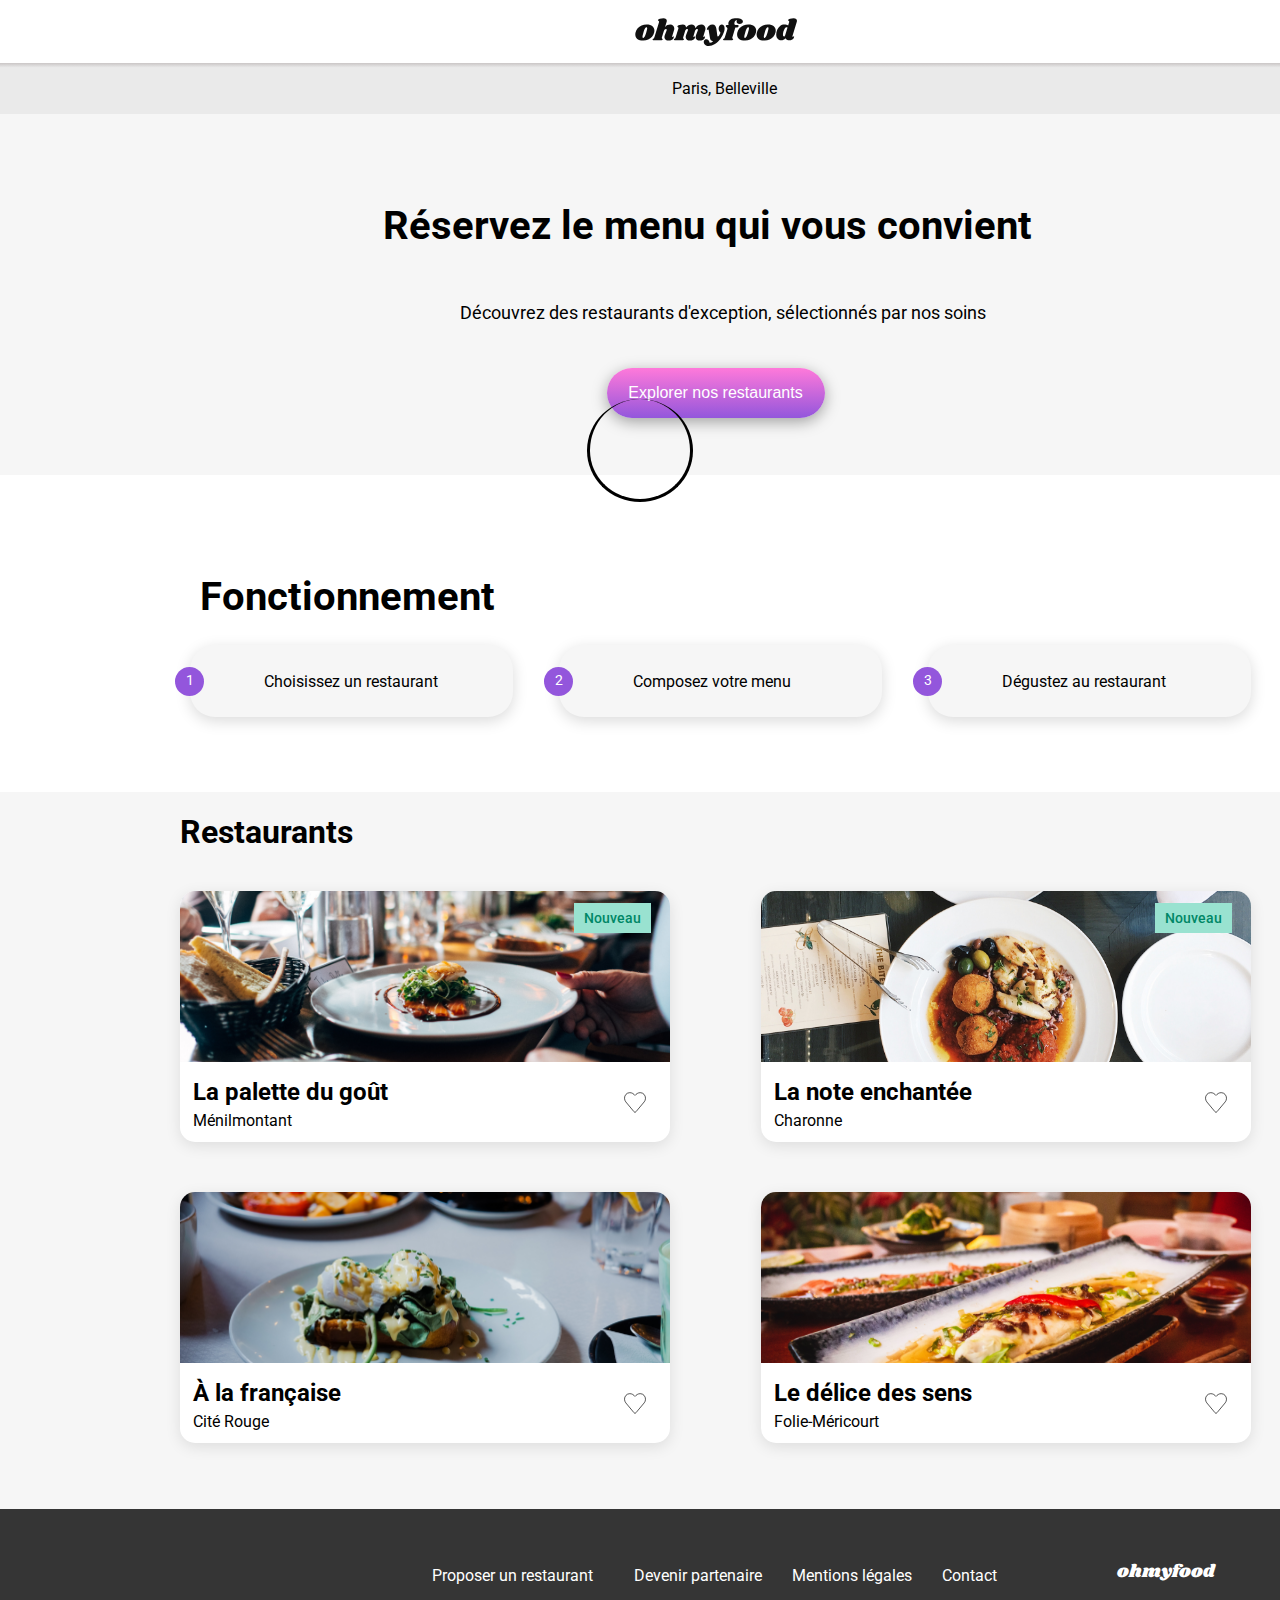
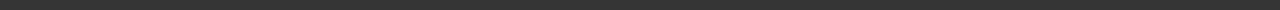
==== commit 4b88cb47: "last updates" ====
--- a/index.html
+++ b/index.html
@@ -76,7 +76,7 @@
                             <a href="restaurants/laPaletteDuGout.html">
                                 <div class="card__image">
                                     <img
-                                        class="card__image-horizontal"
+                                        class="card__image"
                                         src="images-text/images/restaurants/jay-wennington-N_Y88TWmGwA-unsplash.jpg"
                                         alt="photo restaurant La palette du goût"
                                     />
@@ -147,7 +147,7 @@
                             <a href="restaurants/laNoteEnchantee.html">
                                 <div class="card__image">
                                     <img
-                                        class="card__image-vertical"
+                                        class="card__image"
                                         src="images-text/images/restaurants/stil-u2Lp8tXIcjw-unsplash.jpg"
                                         alt="photo restaurant La note enchantée"
                                     />
@@ -212,7 +212,7 @@
                             <a href="restaurants/aLaFrancaise.html">
                                 <div class="card__image">
                                     <img
-                                        class="card__image-horizontal"
+                                        class="card__image"
                                         src="images-text/images/restaurants/toa-heftiba-DQKerTsQwi0-unsplash.jpg"
                                         alt="photo restaurant A la française"
                                     />
@@ -276,7 +276,7 @@
                             <a href="restaurants/leDeliceDesSens.html">
                                 <div class="card__image">
                                     <img
-                                        class="card__image-horizontal"
+                                        class="card__image"
                                         src="images-text/images/restaurants/louis-hansel-shotsoflouis-qNBGVyOCY8Q-unsplash.jpg"
                                         alt="photo restaurant Le délice des sens"
                                     />
--- a/sass/main.css
+++ b/sass/main.css
@@ -1,3 +1,5 @@
+@charset "UTF-8";
+/*****Animation rotation du spinner*****/
 @keyframes spinner {
   from {
     transform: rotate(0deg);
@@ -6,6 +8,7 @@
     transform: rotate(360deg);
   }
 }
+/*****Animation affichage de la page puis disparition*****/
 @keyframes onScreen {
   0% {
     opacity: 1;
@@ -17,6 +20,7 @@
     visibility: hidden;
   }
 }
+/*****Animation affichage de la page*****/
 @keyframes display {
   from {
     visibility: hidden;
@@ -26,54 +30,16 @@
     opacity: 1;
   }
 }
-@keyframes fill {
-  from {
-    opacity: 0;
-    stroke: none;
-  }
-  to {
-    opacity: 1;
-    stroke: none;
-  }
-}
-@keyframes fillOut {
-  0% {
-    fill: url(#gradient);
-    opacity: 1;
-  }
-  50% {
-    opacity: 0.5;
-  }
-  100% {
-    opacity: 0;
-    stroke: none;
-  }
-}
-@keyframes checked {
-  from {
-    transform: scaleX(0);
-  }
-  to {
-    transform: scaleX(1);
-  }
-}
-@keyframes unChecked {
-  from {
-    transform: scaleX(1);
-  }
-  to {
-    transform: scaleX(0);
-    display: none;
-  }
-}
+/*****Animation du prix dans menu*****/
 @keyframes checkedPrice {
   from {
-    transform: translateX(50px);
+    transform: translateX(62px);
   }
   to {
     transform: translateX(0px);
   }
 }
+/*****Animation inverse du prix *****/
 @keyframes inverseCheckedPrice {
   from {
     transform: translateX(-50px);
@@ -82,11 +48,7 @@
     transform: translateX(0px);
   }
 }
-@keyframes checkedText {
-  to {
-    text-overflow: ellipsis;
-  }
-}
+/*****Animation arrivée affichage plat au fure et a mesure*****/
 @keyframes arrived1 {
   from {
     transform: translateX(100%);
@@ -103,6 +65,8 @@
   margin: unset;
   padding: unset;
   font-family: "Roboto", sans-serif;
+  width: 100vw;
+  overflow-x: hidden;
 }
 @media (min-width: 1024px) {
   body {
@@ -179,6 +143,7 @@
     flex-direction: row-reverse;
     align-items: flex-end;
     gap: 120px;
+    width: 100vw;
   }
 }
 .footer__list-container {
@@ -431,49 +396,19 @@
   height: 30px;
 }
 .card__icon:hover .heart-like {
-  fill: url(#gradient);
-  animation: fill 1s;
-  animation-fill-mode: both;
+  opacity: 1;
 }
 .card__image {
   width: 340px;
   height: 171px;
+  -o-object-fit: cover;
+     object-fit: cover;
+  border-top-left-radius: 15px;
+  border-top-right-radius: 15px;
 }
 @media (min-width: 1024px) {
   .card__image {
     width: 490px;
-  }
-}
-.card__image-horizontal {
-  width: 100%;
-  -o-object-fit: contain;
-     object-fit: contain;
-  position: relative;
-  -webkit-clip-path: inset(60px 0px 0px round 15px 15px 0px 0px);
-          clip-path: inset(60px 0px 0px round 15px 15px 0px 0px);
-  margin-top: -60px;
-}
-@media (min-width: 1024px) {
-  .card__image-horizontal {
-    -webkit-clip-path: inset(108px 0px 55px round 15px 15px 0px 0px);
-            clip-path: inset(108px 0px 55px round 15px 15px 0px 0px);
-    margin-top: -108px;
-  }
-}
-.card__image-vertical {
-  width: 100%;
-  -o-object-fit: contain;
-     object-fit: contain;
-  position: relative;
-  -webkit-clip-path: inset(160px 0px 96px round 15px 15px 0px 0px);
-          clip-path: inset(160px 0px 96px round 15px 15px 0px 0px);
-  margin-top: -160px;
-}
-@media (min-width: 1024px) {
-  .card__image-vertical {
-    -webkit-clip-path: inset(249px 0px 200px round 15px 15px 0px 0px);
-            clip-path: inset(249px 0px 200px round 15px 15px 0px 0px);
-    margin-top: -249px;
   }
 }
 .card__new {
@@ -499,6 +434,11 @@
   text-decoration: none;
 }
 
+.heart-like {
+  opacity: 0;
+  transition: opacity 0.5s linear;
+}
+
 .icon-main {
   position: absolute;
   top: 175px;
@@ -510,26 +450,40 @@
   }
 }
 
+.body {
+  animation: display 0s 3s;
+  animation-fill-mode: backwards;
+}
+
+.spinner-container {
+  animation: onScreen 3s;
+  animation-fill-mode: forwards;
+  width: 100vw;
+  height: 100vh;
+  position: absolute;
+  display: flex;
+  justify-content: center;
+  align-items: center;
+}
+.spinner-container__spinner {
+  width: 100px;
+  height: 100px;
+  border: 3px solid;
+  border-top: black;
+  border-radius: 50%;
+  animation: spinner 2s linear infinite;
+}
+
 .resto_photo {
   width: 100vw;
-  -o-object-fit: contain;
-     object-fit: contain;
+  -o-object-fit: cover;
+     object-fit: cover;
   position: relative;
 }
 @media (min-width: 1024px) {
   .resto_photo {
-    -webkit-clip-path: inset(260px 0px 175px);
-            clip-path: inset(260px 0px 175px);
-    margin-top: -260px;
-    margin-bottom: -175px;
-  }
-}
-.resto_photo-vertical {
-  width: 100vw;
-  -webkit-clip-path: inset(111px 0px 125px 0px);
-          clip-path: inset(111px 0px 125px 0px);
-  margin-top: -111px;
-  margin-bottom: -125px;
+    max-height: 450px;
+  }
 }
 .resto_name {
   font-family: "Shrikhand", cursive;
@@ -547,6 +501,7 @@
   background-color: #f6f6f6;
   margin-top: -55px;
   z-index: 1;
+  overflow: hidden;
 }
 @media (min-width: 1024px) {
   .resto_menu {
@@ -589,16 +544,36 @@
   border-radius: 15px;
   width: 349px;
 }
+@media (min-width: 1024px) {
+  .resto_menu-list-item {
+    width: 634px;
+  }
+}
 .resto_menu-list-item-text {
   padding: 15px;
 }
+.resto_menu-list-item-text h3 {
+  padding: unset;
+  margin: unset;
+  text-overflow: ellipsis;
+  width: 100%;
+  overflow: hidden;
+  white-space: nowrap;
+}
 .resto_menu-list-item-complement {
   display: flex;
   justify-content: space-between;
   font-size: 15px;
 }
-.resto_menu-list-item h3,
-.resto_menu-list-item p,
+.resto_menu-list-item-complement p {
+  width: 100%;
+  white-space: nowrap;
+  overflow: hidden;
+  text-overflow: ellipsis;
+  padding-right: 10px;
+  padding: 0px 10px 0px 0px;
+  margin: unset;
+}
 .resto_menu-list-item h4 {
   padding: unset;
   margin: unset;
@@ -611,15 +586,18 @@
   transform: scaleX(1);
   transform-origin: right;
 }
+@media (min-width: 1024px) {
+  .resto_menu-list-item:hover .selected {
+    left: 573px;
+  }
+}
 .resto_menu-list-item:hover .resto_menu-list-item-text {
   width: 260px;
 }
-.resto_menu-list-item:hover .resto_menu-list-item-text h3, .resto_menu-list-item:hover .resto_menu-list-item-complement p {
-  width: 220px;
-  white-space: nowrap;
-  overflow: hidden;
-  animation: checkedText 0.5s;
-  animation-fill-mode: forwards;
+@media (min-width: 1024px) {
+  .resto_menu-list-item:hover .resto_menu-list-item-text {
+    width: 545px;
+  }
 }
 .resto_menu-list-item:hover .resto_menu-list-item-complement h4 {
   transform-origin: right;
@@ -639,7 +617,12 @@
   width: 62px;
   transform: scaleX(0);
   transform-origin: right;
-  transition: transform 0.5s linear;
+  transition: transform 0.5s;
+}
+@media (min-width: 1024px) {
+  .selected {
+    left: 573px;
+  }
 }
 
 .resto_menu-list-item-complement h4 {
